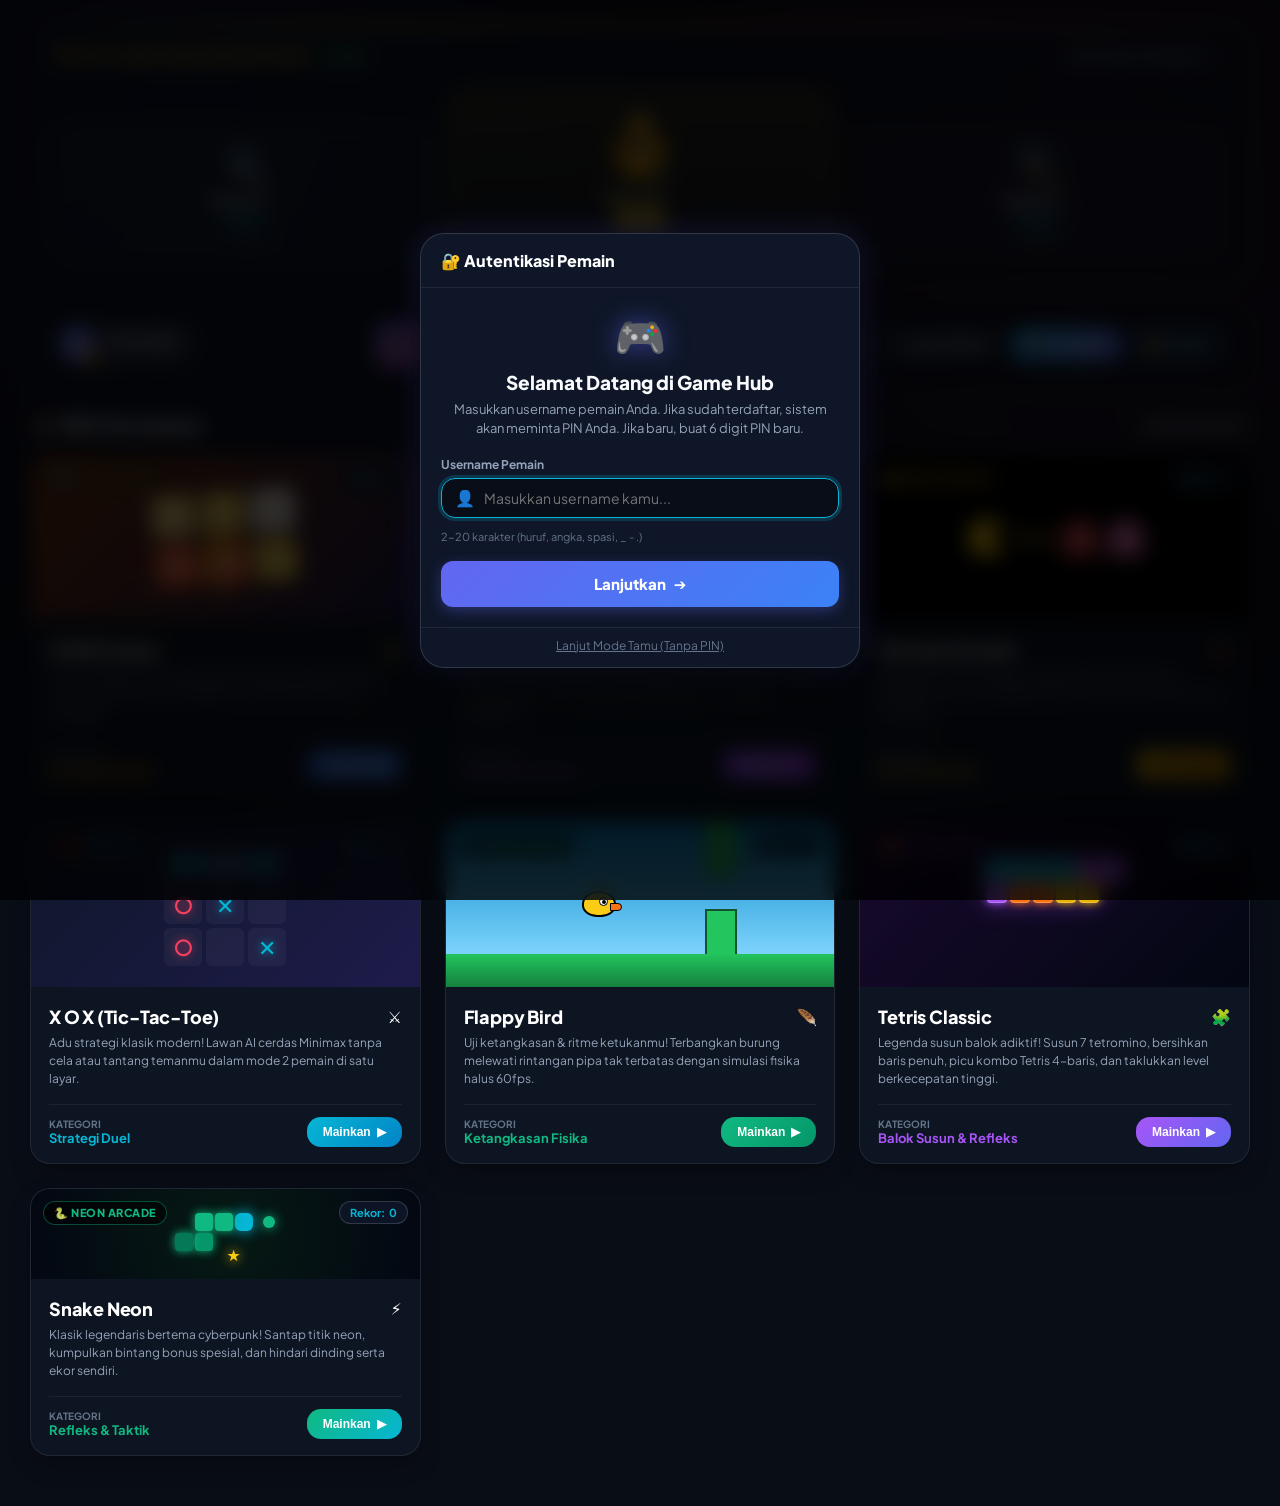
==== index.html @ 41d11e0e "Fix: Mobile navbar layout, profile photo viewer lightbox, Flappy mobile aspect ratio, and XOX 3x3 bo" ====
<!DOCTYPE html>
<html lang="id">
<head>
  <meta charset="utf-8">
  <title>🎮 Game Hub - Portal Game & Leaderboard dwicky.dev</title>
  <meta name="description" content="Pilih dan mainkan koleksi 7 game arcade seru: 2048, Memory Game, Pacman, X O X, Flappy Bird, Tetris, dan Snake Neon dengan akun berproteksi PIN 6 digit dan global leaderboard.">
  <meta name="viewport" content="width=device-width, initial-scale=1.0, maximum-scale=1.0, user-scalable=no, viewport-fit=cover">
  
  <link rel="shortcut icon" href="favicon.ico">
  <link rel="apple-touch-icon" href="meta/icon-192.png">
  <link rel="manifest" href="manifest.webmanifest">
  <meta name="apple-mobile-web-app-capable" content="yes">
  <meta name="apple-mobile-web-app-status-bar-style" content="black-translucent">
  <meta name="apple-mobile-web-app-title" content="Game Hub">
  <meta name="theme-color" content="#090d16">

  <!-- Google Fonts -->
  <link rel="preconnect" href="https://fonts.googleapis.com">
  <link rel="preconnect" href="https://fonts.gstatic.com" crossorigin>
  <link href="https://fonts.googleapis.com/css2?family=Plus+Jakarta+Sans:wght@500;600;700;800;900&display=swap" rel="stylesheet">

  <!-- Master Game Hub Stylesheet -->
  <link rel="stylesheet" href="style/hub.css?v=20261013-fix3">
  <script>try{if(localStorage.getItem('game_hub_fullscreen')==='true')document.documentElement.classList.add('is-fullscreen');}catch(e){}</script>
  <style>.modal-backdrop:not(.is-open){display:none !important;}</style>
</head>
<body>

  <div class="hub-container">

    <!-- ========================================================
         1. DI ATAS NAVBAR: LEADERBOARD TOP 3 KESELURUHAN GAME
         ======================================================== -->
    <section class="top3-leaderboard-section" aria-label="Top 3 Global Champions">
      <div class="top3-header-row">
        <div class="top3-title-badge">
          <span>🏆 Top 3 Juara Keseluruhan Game</span>
          <span class="top3-live-indicator">
            <span class="top3-live-dot"></span>
            LIVE
          </span>
        </div>
        <button type="button" class="top3-view-all-btn" id="top3-view-all-btn">
          <span>Lihat Semua Peringkat</span>
          <span>➔</span>
        </button>
      </div>

      <!-- Podium Top 3 (2 - 1 - 3 Order for Prestige Presentation) -->
      <div class="podium-grid">
        
        <!-- Rank #2: Silver (Left) -->
        <div class="podium-card rank-2" id="podium-card-2" title="Peringkat 2 Global">
          <div class="podium-avatar-wrap">
            <div class="podium-avatar-placeholder">🥈</div>
            <span class="podium-rank-badge">🥈</span>
          </div>
          <div class="podium-name">Memuat...</div>
          <div class="podium-score">0 Poin</div>
          <div class="podium-games-count">- Game</div>
        </div>

        <!-- Rank #1: Gold Champion (Center & Elevated) -->
        <div class="podium-card rank-1" id="podium-card-1" title="Juara 1 Global (Grand Champion)">
          <div class="podium-crown">👑</div>
          <div class="podium-avatar-wrap">
            <div class="podium-avatar-placeholder">🥇</div>
            <span class="podium-rank-badge">🥇</span>
          </div>
          <div class="podium-name">Memuat...</div>
          <div class="podium-score">0 Poin</div>
          <div class="podium-games-count">- Game</div>
        </div>

        <!-- Rank #3: Bronze (Right) -->
        <div class="podium-card rank-3" id="podium-card-3" title="Peringkat 3 Global">
          <div class="podium-avatar-wrap">
            <div class="podium-avatar-placeholder">🥉</div>
            <span class="podium-rank-badge">🥉</span>
          </div>
          <div class="podium-name">Memuat...</div>
          <div class="podium-score">0 Poin</div>
          <div class="podium-games-count">- Game</div>
        </div>

      </div>
    </section>


    <!-- ========================================================
         2. NAVBAR: BRAND + PROFILE (FOTO ATAS, USERNAME BAWAH) + ACTIONS
         ======================================================== -->
    <nav class="hub-navbar" aria-label="Navigasi Game Hub">
      
      <!-- Profil Akun Pemain di Kiri (Sleek Horizontal Pill Card) -->
      <div class="navbar-profile-card" id="navbar-profile-btn" title="Klik untuk mengedit foto & username profil pemain">
        <div class="profile-avatar-stack">
          <img id="profile-nav-img" class="profile-nav-img" src="" alt="Foto Profil" style="display: none;">
          <div id="profile-nav-placeholder" class="profile-nav-placeholder">👤</div>
          <span class="profile-edit-badge" title="Ganti Profil">✏️</span>
        </div>
        <div class="profile-info-col">
          <div class="profile-username-label" id="profile-username-display">Pemain Baru</div>
          <span class="profile-username-hint" id="profile-status-hint">Belum Masuk</span>
        </div>
      </div>

      <!-- Brand Logo / Title di Tengah -->
      <a href="index.html" class="navbar-brand">
        <div class="brand-icon-box">🎮</div>
        <div class="brand-titles">
          <span class="brand-main-title">DWICKY GAME HUB</span>
          <span class="brand-sub-title">Portal Arcade & High Scores</span>
        </div>
      </a>

      <!-- Action Buttons (Fullscreen, Sound, Global Leaderboard, Auth / Logout, Install) -->
      <div class="navbar-actions">
        <button type="button" class="nav-btn" id="btn-sound-toggle" title="Suara Game (Mute / Unmute)">
          <span id="nav-sound-icon">🔊</span>
          <span class="btn-text">Suara</span>
        </button>
        <button type="button" class="nav-btn" id="btn-fullscreen" title="Mode Layar Penuh">
          <span>⛶</span>
          <span class="btn-text">Layar Penuh</span>
        </button>
        <button type="button" class="nav-btn nav-btn-primary" id="btn-leaderboard" title="Buka Papan Peringkat Global">
          <span>🏆</span>
          <span class="btn-text">Peringkat</span>
        </button>
        <button type="button" class="nav-btn nav-btn-install" id="btn-pwa-install" title="Install Game Hub ke Layar Utama" style="display: none;">
          <span>📲</span>
          <span class="btn-text">Install</span>
        </button>
        <button type="button" class="nav-btn nav-btn-danger" id="btn-logout" title="Keluar dari Akun (Logout)" style="display: none;">
          <span>🚪</span>
          <span class="btn-text">Logout</span>
        </button>
        <button type="button" class="nav-btn nav-btn-login" id="btn-login-open" title="Masuk atau Buat Akun Berproteksi PIN">
          <span>🔐</span>
          <span class="btn-text">Masuk</span>
        </button>
      </div>

    </nav>


    <!-- ========================================================
         3. GAMES GRID: PILIH CARD GAME (DENGAN TAMPILAN & NAMA DI BAWAH)
         ======================================================== -->
    <main class="games-hub-content">
      <div class="section-title-row">
        <h2 class="section-heading">
          <span>🕹️ Pilih Permainan</span>
        </h2>
        <span class="games-count-pill" id="games-count-pill">7 Game Tersedia</span>
      </div>

      <div class="cards-grid">

        <!-- Card 1: 2048 Classic -->
        <a href="games/2048/" class="game-card card-2048" id="card-game-2048">
          <!-- Card Tampilan Gamenya (Visual Preview Showcase) -->
          <div class="card-visual-showcase showcase-2048">
            <span class="showcase-badge-top" style="color: #fde047; border-color: rgba(250, 204, 21, 0.4);">🔢 PUZZLE ANGKA</span>
            <span class="showcase-highscore-pill">
              <span>Rekor:</span>
              <strong id="card-score-2048">0</strong>
            </span>
            <div class="tiles-mockup-grid">
              <div class="tile-mock tile-mock-128">128</div>
              <div class="tile-mock tile-mock-512">512</div>
              <div class="tile-mock tile-mock-2">2</div>
              <div class="tile-mock tile-mock-64">64</div>
              <div class="tile-mock tile-mock-2048">2048</div>
              <div class="tile-mock tile-mock-1024">1024</div>
            </div>
          </div>
          <!-- Di Bawah Card Ada Nama Gamenya -->
          <div class="card-content-bottom">
            <h3 class="game-name-title">
              <span>2048 Classic</span>
              <span style="font-size: 16px;">✨</span>
            </h3>
            <p class="game-desc-text">
              Teka-teki geser ubin angka adiktif. Satukan angka kembar untuk menciptakan ubin legendaris 2048 dan raih skor tertinggi!
            </p>
            <div class="card-footer-action">
              <div class="card-score-info">
                <span class="card-score-label">Kategori</span>
                <span style="font-size: 13px; font-weight: 700; color: #f59e0b;">Strategi & Angka</span>
              </div>
              <button type="button" class="btn-play-card">
                <span>Mainkan</span>
                <span>▶</span>
              </button>
            </div>
          </div>
        </a>

        <!-- Card 2: Memory Match -->
        <a href="games/memory/" class="game-card card-memory" id="card-game-memory">
          <!-- Card Tampilan Gamenya (Visual Preview Showcase) -->
          <div class="card-visual-showcase showcase-memory">
            <span class="showcase-badge-top" style="color: #c084fc; border-color: rgba(168, 85, 247, 0.4);">🧠 ASAH OTAK</span>
            <span class="showcase-highscore-pill">
              <span>Rekor:</span>
              <strong id="card-score-memory">0</strong>
            </span>
            <div class="cards-mockup-row">
              <div class="card-mock matched">🧠</div>
              <div class="card-mock">💎</div>
              <div class="card-mock matched">🚀</div>
              <div class="card-mock">⭐</div>
            </div>
          </div>
          <!-- Di Bawah Card Ada Nama Gamenya -->
          <div class="card-content-bottom">
            <h3 class="game-name-title">
              <span>Memory Match</span>
              <span style="font-size: 16px;">🃏</span>
            </h3>
            <p class="game-desc-text">
              Asah ketajaman ingatan visual dengan mencocokkan kartu 3D berpasangan. Raih multiplier kombo beruntun secepat mungkin!
            </p>
            <div class="card-footer-action">
              <div class="card-score-info">
                <span class="card-score-label">Kategori</span>
                <span style="font-size: 13px; font-weight: 700; color: #a855f7;">Konsentrasi Visual</span>
              </div>
              <button type="button" class="btn-play-card" style="background: linear-gradient(135deg, #7c3aed, #9333ea);">
                <span>Mainkan</span>
                <span>▶</span>
              </button>
            </div>
          </div>
        </a>

        <!-- Card 3: Pacman Arcade -->
        <a href="games/pacman/" class="game-card card-pacman" id="card-game-pacman">
          <!-- Card Tampilan Gamenya (Visual Preview Showcase) -->
          <div class="card-visual-showcase showcase-pacman">
            <span class="showcase-badge-top" style="color: #facc15; border-color: rgba(250, 204, 21, 0.4);">🟡 RETRO ARCADE</span>
            <span class="showcase-highscore-pill">
              <span>Rekor:</span>
              <strong id="card-score-pacman">0</strong>
            </span>
            <div class="pacman-maze-bg"></div>
            <div class="pacman-actors-row">
              <div class="pacman-sprite"></div>
              <div class="dot-sprite"></div>
              <div class="dot-sprite"></div>
              <div class="ghost-sprite ghost-blinky">
                <div class="ghost-eye"></div>
                <div class="ghost-eye"></div>
              </div>
              <div class="ghost-sprite ghost-pinky">
                <div class="ghost-eye"></div>
                <div class="ghost-eye"></div>
              </div>
            </div>
          </div>
          <!-- Di Bawah Card Ada Nama Gamenya -->
          <div class="card-content-bottom">
            <h3 class="game-name-title">
              <span>Pacman Arcade</span>
              <span style="font-size: 16px;">🍒</span>
            </h3>
            <p class="game-desc-text">
              Klasik retro neon! Santap titik pellet, dapatkan Power Energizer untuk memangsa hantu labirin, dan kumpulkan skor tertinggi.
            </p>
            <div class="card-footer-action">
              <div class="card-score-info">
                <span class="card-score-label">Kategori</span>
                <span style="font-size: 13px; font-weight: 700; color: #facc15;">Retro Labyrinth</span>
              </div>
              <button type="button" class="btn-play-card" style="background: linear-gradient(135deg, #eab308, #ca8a04); color: #000; font-weight: 800;">
                <span>Mainkan</span>
                <span>▶</span>
              </button>
            </div>
          </div>
        </a>

        <!-- Card 4: X O X Duel -->
        <a href="games/xox/" class="game-card card-xox" id="card-game-xox">
          <!-- Card Tampilan Gamenya (Visual Preview Showcase) -->
          <div class="card-visual-showcase showcase-xox">
            <span class="showcase-badge-top" style="color: #38bdf8; border-color: rgba(6, 182, 212, 0.4);">❌⭕ TAKTIK AI</span>
            <span class="showcase-highscore-pill">
              <span>Rekor:</span>
              <strong id="card-score-xox">0</strong>
            </span>
            <div class="xox-board-mock">
              <div class="xox-cell-mock mark-x">✕</div>
              <div class="xox-cell-mock mark-o">○</div>
              <div class="xox-cell-mock mark-x">✕</div>
              <div class="xox-cell-mock mark-o">○</div>
              <div class="xox-cell-mock mark-x">✕</div>
              <div class="xox-cell-mock"></div>
              <div class="xox-cell-mock mark-o">○</div>
              <div class="xox-cell-mock"></div>
              <div class="xox-cell-mock mark-x">✕</div>
              <div class="xox-win-stripe"></div>
            </div>
          </div>
          <!-- Di Bawah Card Ada Nama Gamenya -->
          <div class="card-content-bottom">
            <h3 class="game-name-title">
              <span>X O X (Tic-Tac-Toe)</span>
              <span style="font-size: 16px;">⚔️</span>
            </h3>
            <p class="game-desc-text">
              Adu strategi klasik modern! Lawan AI cerdas Minimax tanpa cela atau tantang temanmu dalam mode 2 pemain di satu layar.
            </p>
            <div class="card-footer-action">
              <div class="card-score-info">
                <span class="card-score-label">Kategori</span>
                <span style="font-size: 13px; font-weight: 700; color: #06b6d4;">Strategi Duel</span>
              </div>
              <button type="button" class="btn-play-card" style="background: linear-gradient(135deg, #06b6d4, #0284c7);">
                <span>Mainkan</span>
                <span>▶</span>
              </button>
            </div>
          </div>
        </a>

        <!-- Card 5: Flappy Bird -->
        <a href="games/flappy/" class="game-card card-flappy" id="card-game-flappy">
          <!-- Card Tampilan Gamenya (Visual Preview Showcase) -->
          <div class="card-visual-showcase showcase-flappy">
            <span class="showcase-badge-top" style="color: #4ade80; border-color: rgba(16, 185, 129, 0.4);">🐦 FISIKA 60FPS</span>
            <span class="showcase-highscore-pill">
              <span>Rekor:</span>
              <strong id="card-score-flappy">0</strong>
            </span>
            <div class="flappy-pipe-top"></div>
            <div class="flappy-pipe-bottom"></div>
            <div class="flappy-bird-sprite">
              <div class="bird-eye"></div>
              <div class="bird-beak"></div>
            </div>
          </div>
          <!-- Di Bawah Card Ada Nama Gamenya -->
          <div class="card-content-bottom">
            <h3 class="game-name-title">
              <span>Flappy Bird</span>
              <span style="font-size: 16px;">🪶</span>
            </h3>
            <p class="game-desc-text">
              Uji ketangkasan & ritme ketukanmu! Terbangkan burung melewati rintangan pipa tak terbatas dengan simulasi fisika halus 60fps.
            </p>
            <div class="card-footer-action">
              <div class="card-score-info">
                <span class="card-score-label">Kategori</span>
                <span style="font-size: 13px; font-weight: 700; color: #10b981;">Ketangkasan Fisika</span>
              </div>
              <button type="button" class="btn-play-card" style="background: linear-gradient(135deg, #10b981, #059669);">
                <span>Mainkan</span>
                <span>▶</span>
              </button>
            </div>
          </div>
        </a>

        <!-- Card 6: Tetris Classic -->
        <a href="games/tetris/" class="game-card card-tetris" id="card-game-tetris">
          <!-- Card Tampilan Gamenya (Visual Preview Showcase) -->
          <div class="card-visual-showcase showcase-tetris">
            <span class="showcase-badge-top" style="color: #a855f7; border-color: rgba(168, 85, 247, 0.4);">🧱 RETRO PUZZLE</span>
            <span class="showcase-highscore-pill">
              <span>Rekor:</span>
              <strong id="card-score-tetris">0</strong>
            </span>
            <div class="tetris-matrix-mock">
              <div class="tetris-mock-block block-i"></div>
              <div class="tetris-mock-block block-i"></div>
              <div class="tetris-mock-block block-i"></div>
              <div class="tetris-mock-block block-i"></div>
              <div class="tetris-mock-block block-t"></div>
              <div class="tetris-mock-block block-t"></div>
              <div class="tetris-mock-block block-t"></div>
              <div class="tetris-mock-block block-l"></div>
              <div class="tetris-mock-block block-l"></div>
              <div class="tetris-mock-block block-o"></div>
              <div class="tetris-mock-block block-o"></div>
            </div>
          </div>
          <!-- Di Bawah Card Ada Nama Gamenya -->
          <div class="card-content-bottom">
            <h3 class="game-name-title">
              <span>Tetris Classic</span>
              <span style="font-size: 16px;">🧩</span>
            </h3>
            <p class="game-desc-text">
              Legenda susun balok adiktif! Susun 7 tetromino, bersihkan baris penuh, picu kombo Tetris 4-baris, dan taklukkan level berkecepatan tinggi.
            </p>
            <div class="card-footer-action">
              <div class="card-score-info">
                <span class="card-score-label">Kategori</span>
                <span style="font-size: 13px; font-weight: 700; color: #a855f7;">Balok Susun & Refleks</span>
              </div>
              <button type="button" class="btn-play-card" style="background: linear-gradient(135deg, #a855f7, #6366f1); font-weight: 800;">
                <span>Mainkan</span>
                <span>▶</span>
              </button>
            </div>
          </div>
        </a>

        <!-- Card 7: Snake Neon -->
        <a href="games/snake/" class="game-card card-snake" id="card-game-snake">
          <!-- Card Tampilan Gamenya (Visual Preview Showcase) -->
          <div class="card-visual-showcase showcase-snake">
            <span class="showcase-badge-top" style="color: #10b981; border-color: rgba(16, 185, 129, 0.4);">🐍 NEON ARCADE</span>
            <span class="showcase-highscore-pill">
              <span>Rekor:</span>
              <strong id="card-score-snake">0</strong>
            </span>
            <div class="snake-neon-mock">
              <div class="snake-mock-seg head"></div>
              <div class="snake-mock-seg body1"></div>
              <div class="snake-mock-seg body2"></div>
              <div class="snake-mock-seg body3"></div>
              <div class="snake-mock-seg body4"></div>
              <div class="snake-mock-food"></div>
              <div class="snake-mock-bonus">★</div>
            </div>
          </div>
          <!-- Di Bawah Card Ada Nama Gamenya -->
          <div class="card-content-bottom">
            <h3 class="game-name-title">
              <span>Snake Neon</span>
              <span style="font-size: 16px;">⚡</span>
            </h3>
            <p class="game-desc-text">
              Klasik legendaris bertema cyberpunk! Santap titik neon, kumpulkan bintang bonus spesial, dan hindari dinding serta ekor sendiri.
            </p>
            <div class="card-footer-action">
              <div class="card-score-info">
                <span class="card-score-label">Kategori</span>
                <span style="font-size: 13px; font-weight: 700; color: #10b981;">Refleks & Taktik</span>
              </div>
              <button type="button" class="btn-play-card" style="background: linear-gradient(135deg, #10b981, #06b6d4); font-weight: 800;">
                <span>Mainkan</span>
                <span>▶</span>
              </button>
            </div>
          </div>
        </a>

      </div>
    </main>

  </div>


  <!-- ========================================================
       MODAL 0: AUTENTIKASI PENGGUNA & PIN 6 DIGIT (SERVER-VERIFIED)
       ======================================================== -->
  <div class="modal-backdrop" id="modal-auth" style="display: none !important;">
    <div class="modal-card modal-auth-card">
      <div class="modal-header">
        <h2 class="modal-title" id="auth-modal-title">🔐 Autentikasi Pemain</h2>
        <button type="button" class="modal-close" id="auth-modal-close" aria-label="Tutup" style="display: none;">&times;</button>
      </div>
      <div class="modal-body">
        
        <!-- STEP 1: INPUT USERNAME AWAL -->
        <div id="auth-step-username" class="auth-step-view">
          <div class="auth-welcome-icon">🎮</div>
          <h3 class="auth-step-title">Selamat Datang di Game Hub</h3>
          <p class="auth-step-desc">
            Masukkan username pemain Anda. Jika sudah terdaftar, sistem akan meminta PIN Anda. Jika baru, buat 6 digit PIN baru.
          </p>

          <form id="form-auth-username">
            <div class="form-group" style="margin-bottom: 18px;">
              <label class="form-label" for="auth-input-username">Username Pemain</label>
              <div class="input-icon-wrap">
                <span class="input-inner-icon">👤</span>
                <input type="text" id="auth-input-username" class="form-input" minlength="2" maxlength="20" required autocomplete="username" placeholder="Masukkan username kamu...">
              </div>
              <span class="input-hint">2-20 karakter (huruf, angka, spasi, _ - .)</span>
            </div>

            <div class="auth-error-msg" id="auth-username-error" style="display: none;"></div>

            <button type="submit" class="btn-submit btn-auth-action" id="btn-auth-check">
              <span>Lanjutkan</span>
              <span>➔</span>
            </button>
          </form>
        </div>

        <!-- STEP 2A: LOGIN PIN (Username sudah terdaftar) -->
        <div id="auth-step-login-pin" class="auth-step-view" style="display: none;">
          <div class="auth-user-badge">
            <div class="auth-badge-avatar" id="login-avatar-preview">👤</div>
            <div class="auth-badge-info">
              <span class="auth-badge-greeting">Selamat Datang Kembali,</span>
              <strong class="auth-badge-username" id="login-display-username">Pemain</strong>
            </div>
            <button type="button" class="auth-btn-switch" id="btn-switch-user-login" title="Ganti Akun">Ganti</button>
          </div>

          <p class="auth-pin-instructions">
            Masukkan <strong>6 Digit PIN Keamanan</strong> Anda:
          </p>

          <!-- 6 Kotak Visual Indikator PIN -->
          <div class="pin-display-container" id="login-pin-display">
            <div class="pin-dot-box" data-idx="0"></div>
            <div class="pin-dot-box" data-idx="1"></div>
            <div class="pin-dot-box" data-idx="2"></div>
            <div class="pin-dot-box" data-idx="3"></div>
            <div class="pin-dot-box" data-idx="4"></div>
            <div class="pin-dot-box" data-idx="5"></div>
          </div>
          <!-- Hidden real numeric input for physical keyboard typing -->
          <input type="password" id="login-pin-hidden" inputmode="numeric" pattern="[0-9]*" maxlength="6" autocomplete="one-time-code" style="position: absolute; opacity: 0; pointer-events: none; width: 1px; height: 1px;">

          <div class="auth-error-msg" id="login-pin-error" style="display: none;"></div>

          <!-- Virtual Keypad (Touch / Mobile Friendly) -->
          <div class="pin-keypad-grid" id="login-keypad">
            <button type="button" class="pin-key-btn" data-key="1">1</button>
            <button type="button" class="pin-key-btn" data-key="2">2</button>
            <button type="button" class="pin-key-btn" data-key="3">3</button>
            <button type="button" class="pin-key-btn" data-key="4">4</button>
            <button type="button" class="pin-key-btn" data-key="5">5</button>
            <button type="button" class="pin-key-btn" data-key="6">6</button>
            <button type="button" class="pin-key-btn" data-key="7">7</button>
            <button type="button" class="pin-key-btn" data-key="8">8</button>
            <button type="button" class="pin-key-btn" data-key="9">9</button>
            <button type="button" class="pin-key-btn pin-key-fn" data-key="clear">C</button>
            <button type="button" class="pin-key-btn" data-key="0">0</button>
            <button type="button" class="pin-key-btn pin-key-fn" data-key="backspace">⌫</button>
          </div>

          <div class="auth-loading-spinner" id="login-spinner" style="display: none;">
            <div class="spinner-circle"></div>
            <span>Memverifikasi PIN...</span>
          </div>
        </div>

        <!-- STEP 2B: REGISTER PIN (Username baru) -->
        <div id="auth-step-register-pin" class="auth-step-view" style="display: none;">
          <div class="auth-user-badge">
            <div class="auth-badge-avatar" id="reg-avatar-preview">✨</div>
            <div class="auth-badge-info">
              <span class="auth-badge-greeting">Pemain Baru:</span>
              <strong class="auth-badge-username" id="reg-display-username">Pemain</strong>
            </div>
            <button type="button" class="auth-btn-switch" id="btn-switch-user-reg" title="Ganti Nama">Ganti</button>
          </div>

          <p class="auth-pin-instructions">
            Buat <strong>6 Digit PIN Keamanan</strong> untuk mengamankan rekor Anda:
          </p>

          <form id="form-auth-register">
            <div class="form-group" style="margin-bottom: 14px;">
              <label class="form-label" for="reg-input-pin">Buat PIN 6 Digit (Angka Saja)</label>
              <input type="password" id="reg-input-pin" class="form-input text-center" inputmode="numeric" pattern="[0-9]{6}" maxlength="6" required placeholder="● ● ● ● ● ●" style="letter-spacing: 6px; font-size: 20px; font-weight: 700;">
            </div>

            <div class="form-group" style="margin-bottom: 18px;">
              <label class="form-label" for="reg-input-pin-confirm">Konfirmasi PIN 6 Digit</label>
              <input type="password" id="reg-input-pin-confirm" class="form-input text-center" inputmode="numeric" pattern="[0-9]{6}" maxlength="6" required placeholder="● ● ● ● ● ●" style="letter-spacing: 6px; font-size: 20px; font-weight: 700;">
            </div>

            <div class="auth-error-msg" id="reg-pin-error" style="display: none;"></div>

            <button type="submit" class="btn-submit btn-auth-action" id="btn-auth-register-submit">
              <span>Daftar & Mulai Bermain</span>
              <span>🚀</span>
            </button>
          </form>
        </div>

      </div>
      <div class="modal-footer auth-footer-row">
        <button type="button" class="btn-auth-guest" id="btn-auth-guest">Lanjut Mode Tamu (Tanpa PIN)</button>
      </div>
    </div>
  </div>


  <!-- ========================================================
       MODAL 1: PROFIL PEMAIN & FOTO AVATAR
       ======================================================== -->
  <div class="modal-backdrop" id="modal-profile" style="display: none !important;">
    <div class="modal-card">
      <div class="modal-header">
        <h2 class="modal-title">👤 Profil & Foto Pemain</h2>
        <button type="button" class="modal-close" aria-label="Tutup">&times;</button>
      </div>
      <form id="form-profile">
        <div class="modal-body">
          
          <div class="profile-edit-avatar-container">
            <div class="modal-avatar-preview-wrap">
              <img id="modal-avatar-preview-img" class="modal-avatar-preview" src="" alt="Avatar" style="display: none;">
              <div id="modal-avatar-preview-text" class="modal-avatar-placeholder">👤</div>
            </div>
            
            <div class="avatar-upload-btns">
              <label class="btn-upload-label" for="input-avatar-file">
                <span>📷 Upload Foto</span>
              </label>
              <input type="file" id="input-avatar-file" accept="image/*" style="display: none;">
              <button type="button" class="btn-remove-avatar" id="btn-remove-avatar" style="display: none;">Hapus</button>
            </div>
            <span style="font-size: 11px; color: var(--text-dim); text-align: center;">Format JPG, PNG, WEBP. Tersimpan & sinkron di semua game.</span>
          </div>

          <div class="form-group" style="margin-bottom: 16px;">
            <label class="form-label" for="input-username">Username Pemain</label>
            <input type="text" id="input-username" class="form-input" minlength="2" maxlength="20" required autocomplete="off" placeholder="Masukkan username kamu">
          </div>

          <!-- Section Ganti PIN Keamanan (Opsional) -->
          <div class="profile-security-box" id="profile-pin-change-box" style="margin-top: 10px; border-top: 1px solid rgba(255,255,255,0.08); padding-top: 14px;">
            <div style="display: flex; justify-content: space-between; align-items: center; margin-bottom: 10px;">
              <span style="font-size: 13px; font-weight: 700; color: #38bdf8;">🔑 Ganti PIN Keamanan</span>
              <button type="button" id="btn-toggle-pin-edit" style="background: none; border: none; color: var(--text-muted); font-size: 12px; cursor: pointer; text-decoration: underline;">Ubah PIN</button>
            </div>
            <div id="pin-change-fields" style="display: none;">
              <div class="form-group" style="margin-bottom: 10px;">
                <label class="form-label" for="input-old-pin" style="font-size: 11px;">PIN Lama (6 Digit)</label>
                <input type="password" id="input-old-pin" class="form-input" maxlength="6" inputmode="numeric" placeholder="PIN saat ini">
              </div>
              <div class="form-group" style="margin-bottom: 10px;">
                <label class="form-label" for="input-new-pin" style="font-size: 11px;">PIN Baru (6 Digit)</label>
                <input type="password" id="input-new-pin" class="form-input" maxlength="6" inputmode="numeric" placeholder="6 digit angka baru">
              </div>
            </div>
          </div>

        </div>
        <div class="modal-footer" style="display: flex; justify-content: space-between; align-items: center;">
          <button type="button" class="btn-modal-logout" id="btn-modal-logout-action">🚪 Logout</button>
          <button type="submit" class="btn-submit">Simpan Profil</button>
        </div>
      </form>
    </div>
  </div>


  <!-- ========================================================
       MODAL 2: PAPAN PERINGKAT GLOBAL & PER GAME
       ======================================================== -->
  <div class="modal-backdrop" id="modal-leaderboard" style="display: none !important;">
    <div class="modal-card" style="max-width: 520px;">
      <div class="modal-header">
        <h2 class="modal-title">🏆 Papan Peringkat Juara</h2>
        <button type="button" class="modal-close" aria-label="Tutup">&times;</button>
      </div>
      <div class="modal-body">
        
        <!-- Game Tabs -->
        <div class="ldb-tabs-row">
          <button type="button" class="ldb-tab active" data-tab="overall">🌟 Semua Game (Total)</button>
          <button type="button" class="ldb-tab" data-tab="2048">🔢 2048</button>
          <button type="button" class="ldb-tab" data-tab="memory">🧠 Memory</button>
          <button type="button" class="ldb-tab" data-tab="pacman">🟡 Pacman</button>
          <button type="button" class="ldb-tab" data-tab="xox">❌⭕ X O X</button>
          <button type="button" class="ldb-tab" data-tab="flappy">🐦 Flappy</button>
          <button type="button" class="ldb-tab" data-tab="tetris">🧱 Tetris</button>
          <button type="button" class="ldb-tab" data-tab="snake">🐍 Snake</button>
        </div>

        <!-- Leaderboard Table Container -->
        <div id="leaderboard-body-content" style="min-height: 220px;"></div>

      </div>
    </div>
  </div>

  <!-- Seamless Fullscreen Game Runner Container -->
  <div id="game-runner-container" class="game-runner-container" style="display:none;" aria-hidden="true">
    <iframe id="game-runner-frame" class="game-runner-frame" title="Game View" allow="autoplay; fullscreen" allowfullscreen="true" tabindex="-1"></iframe>
  </div>

  <!-- Toast Notification Feedback -->
  <div class="toast-msg" id="toast-notification"></div>

  <!-- Scripts: Universal Audio Engine & Master Game Hub -->
  <script src="js/audio.js?v=1"></script>
    <script src="js/fullscreen.js?v=2"></script>
  <script src="js/photo_viewer.js?v=1"></script>
  <script src="js/hub.js?v=20261013-fix4"></script>
</body>
</html>
---- style/hub.css ----
/**
 * DWICKY GAME HUB - Master Stylesheet
 * Platform: game.dwicky.dev
 */

:root {
  --bg-primary: #090d16;
  --bg-secondary: #0f172a;
  --bg-card: rgba(17, 24, 39, 0.75);
  --bg-card-hover: rgba(30, 41, 59, 0.9);
  --border-subtle: rgba(255, 255, 255, 0.08);
  --border-glow: rgba(56, 189, 248, 0.25);
  
  --text-main: #f8fafc;
  --text-muted: #94a3b8;
  --text-dim: #64748b;
  
  --gold: #facc15;
  --gold-glow: rgba(250, 204, 21, 0.35);
  --silver: #cbd5e1;
  --bronze: #f97316;
  --cyan: #06b6d4;
  --emerald: #10b981;
  --purple: #a855f7;
  --rose: #f43f5e;
  
  --radius-sm: 8px;
  --radius-md: 14px;
  --radius-lg: 20px;
  --radius-full: 9999px;
  
  --font-sans: 'Plus Jakarta Sans', 'Inter', system-ui, -apple-system, sans-serif;
  --transition: all 0.25s cubic-bezier(0.4, 0, 0.2, 1);
}

/* ========================================================
   0. MODERN CUSTOM SCROLLBAR (NEON DARK SLATE)
   ======================================================== */
::-webkit-scrollbar {
  width: 8px;
  height: 8px;
}
::-webkit-scrollbar-track {
  background: rgba(15, 23, 42, 0.75);
  border-radius: 9999px;
}
::-webkit-scrollbar-thumb {
  background: linear-gradient(180deg, #6366f1 0%, #3b82f6 50%, #06b6d4 100%);
  border-radius: 9999px;
  border: 2px solid rgba(15, 23, 42, 0.7);
}
::-webkit-scrollbar-thumb:hover {
  background: linear-gradient(180deg, #818cf8 0%, #60a5fa 50%, #22d3ee 100%);
  box-shadow: 0 0 10px rgba(99, 102, 241, 0.5);
}
* {
  scrollbar-width: thin;
  scrollbar-color: #6366f1 rgba(15, 23, 42, 0.75);
}

*, *::before, *::after {
  box-sizing: border-box;
  margin: 0;
  padding: 0;
}

body {
  font-family: var(--font-sans);
  background-color: var(--bg-primary);
  background-image: 
    radial-gradient(circle at 15% 10%, rgba(99, 102, 241, 0.15) 0%, transparent 40%),
    radial-gradient(circle at 85% 20%, rgba(236, 72, 153, 0.12) 0%, transparent 45%),
    radial-gradient(circle at 50% 80%, rgba(6, 182, 212, 0.1) 0%, transparent 50%),
    linear-gradient(180deg, #090d16 0%, #0d1222 100%);
  background-attachment: fixed;
  color: var(--text-main);
  min-height: 100vh;
  display: flex;
  flex-direction: column;
  overflow-x: hidden;
  -webkit-font-smoothing: antialiased;
}

/* Fullscreen Mode Optimization */
html.is-fullscreen,
body.is-fullscreen {
  padding: 0;
  background-size: cover;
}

.hub-container {
  width: 100%;
  max-width: 1200px;
  margin: 0 auto;
  padding: 16px 20px 48px;
  display: flex;
  flex-direction: column;
  gap: 20px;
}

/* ========================================================
   1. DI ATAS NAVBAR: TOP 3 LEADERBOARD KESELURUHAN GAME
   ======================================================== */
.top3-leaderboard-section {
  background: rgba(15, 23, 42, 0.65);
  backdrop-filter: blur(16px);
  -webkit-backdrop-filter: blur(16px);
  border: 1px solid rgba(250, 204, 21, 0.2);
  border-radius: var(--radius-lg);
  padding: 14px 18px 18px;
  box-shadow: 0 10px 30px -10px rgba(0, 0, 0, 0.6), 0 0 25px rgba(250, 204, 21, 0.08);
  position: relative;
  overflow: hidden;
}

.top3-leaderboard-section::before {
  content: '';
  position: absolute;
  top: 0;
  left: 0;
  right: 0;
  height: 2px;
  background: linear-gradient(90deg, transparent, #facc15, #f59e0b, #ec4899, transparent);
}

.top3-header-row {
  display: flex;
  justify-content: space-between;
  align-items: center;
  margin-bottom: 14px;
  padding-bottom: 8px;
  border-bottom: 1px solid rgba(255, 255, 255, 0.05);
}

.top3-title-badge {
  display: inline-flex;
  align-items: center;
  gap: 8px;
  font-size: 13px;
  font-weight: 800;
  letter-spacing: 0.5px;
  text-transform: uppercase;
  color: var(--gold);
}

.top3-live-indicator {
  display: inline-flex;
  align-items: center;
  gap: 5px;
  font-size: 11px;
  color: #4ade80;
  background: rgba(74, 222, 128, 0.12);
  padding: 3px 8px;
  border-radius: var(--radius-full);
  font-weight: 700;
}

.top3-live-dot {
  width: 6px;
  height: 6px;
  background: #4ade80;
  border-radius: 50%;
  animation: pulse-live 1.8s infinite;
}

@keyframes pulse-live {
  0%, 100% { opacity: 1; transform: scale(1); }
  50% { opacity: 0.4; transform: scale(1.4); }
}

.top3-view-all-btn {
  background: transparent;
  border: 1px solid rgba(255, 255, 255, 0.15);
  color: var(--text-muted);
  font-size: 12px;
  font-weight: 600;
  padding: 5px 12px;
  border-radius: var(--radius-full);
  cursor: pointer;
  display: inline-flex;
  align-items: center;
  gap: 6px;
  transition: var(--transition);
}

.top3-view-all-btn:hover {
  background: rgba(255, 255, 255, 0.08);
  color: var(--text-main);
  border-color: rgba(255, 255, 255, 0.3);
}

/* Podium Grid (2 - 1 - 3 order) */
.podium-grid {
  display: grid;
  grid-template-columns: 1fr 1.15fr 1fr;
  gap: 12px;
  align-items: flex-end;
}

.podium-card {
  background: rgba(255, 255, 255, 0.03);
  border: 1px solid var(--border-subtle);
  border-radius: var(--radius-md);
  padding: 12px 10px;
  display: flex;
  flex-direction: column;
  align-items: center;
  text-align: center;
  position: relative;
  transition: var(--transition);
  cursor: pointer;
}

.podium-card:hover {
  transform: translateY(-3px);
  background: rgba(255, 255, 255, 0.06);
}

/* Rank 1 (Gold - Center) */
.podium-card.rank-1 {
  background: linear-gradient(180deg, rgba(250, 204, 21, 0.12) 0%, rgba(250, 204, 21, 0.03) 100%);
  border: 1.5px solid rgba(250, 204, 21, 0.45);
  box-shadow: 0 0 20px rgba(250, 204, 21, 0.15);
  padding: 16px 12px 14px;
}

.podium-crown {
  font-size: 18px;
  margin-bottom: -4px;
  filter: drop-shadow(0 2px 4px rgba(250, 204, 21, 0.5));
  animation: crown-bounce 2.5s infinite ease-in-out;
}

@keyframes crown-bounce {
  0%, 100% { transform: translateY(0); }
  50% { transform: translateY(-3px); }
}

.podium-card.rank-2 {
  border-color: rgba(203, 213, 225, 0.3);
}

.podium-card.rank-3 {
  border-color: rgba(249, 115, 22, 0.3);
}

/* Podium Avatar */
.podium-avatar-wrap {
  position: relative;
  margin-bottom: 8px;
}

.podium-avatar {
  width: 44px;
  height: 44px;
  border-radius: 50%;
  object-fit: cover;
  display: block;
}

.podium-card.rank-1 .podium-avatar {
  width: 52px;
  height: 52px;
  border: 2px solid var(--gold);
}

.podium-avatar-placeholder {
  width: 44px;
  height: 44px;
  border-radius: 50%;
  display: flex;
  align-items: center;
  justify-content: center;
  font-weight: 800;
  font-size: 18px;
  background: linear-gradient(135deg, #334155, #1e293b);
  color: var(--text-main);
}

.podium-card.rank-1 .podium-avatar-placeholder {
  width: 52px;
  height: 52px;
  font-size: 22px;
  background: linear-gradient(135deg, #854d0e, #ca8a04);
  color: #fef08a;
  border: 2px solid var(--gold);
}

.podium-rank-badge {
  position: absolute;
  bottom: -4px;
  right: -4px;
  font-size: 14px;
  line-height: 1;
  background: #0f172a;
  border-radius: 50%;
  padding: 2px;
}

.podium-name {
  font-size: 13px;
  font-weight: 700;
  color: var(--text-main);
  max-width: 100%;
  white-space: nowrap;
  overflow: hidden;
  text-overflow: ellipsis;
  margin-bottom: 4px;
}

.podium-card.rank-1 .podium-name {
  font-size: 14px;
  color: #fef08a;
}

.podium-score {
  font-size: 12px;
  font-weight: 800;
  color: var(--cyan);
  background: rgba(6, 182, 212, 0.12);
  padding: 2px 8px;
  border-radius: var(--radius-full);
}

.podium-card.rank-1 .podium-score {
  color: #000;
  background: var(--gold);
}

.podium-games-count {
  font-size: 10px;
  color: var(--text-dim);
  margin-top: 3px;
}


/* ========================================================
   2. NAVBAR: BRAND + PROFILE (FOTO ATAS, NAMA BAWAH) + ACTIONS
   ======================================================== */
.hub-navbar {
  background: rgba(15, 23, 42, 0.75);
  backdrop-filter: blur(16px);
  -webkit-backdrop-filter: blur(16px);
  border: 1px solid var(--border-subtle);
  border-radius: var(--radius-lg);
  padding: 12px 20px;
  display: flex;
  align-items: center;
  justify-content: space-between;
  gap: 16px;
  position: relative;
  z-index: 10;
}

.navbar-brand {
  display: flex;
  align-items: center;
  gap: 12px;
  text-decoration: none;
  color: var(--text-main);
}

.brand-icon-box {
  width: 44px;
  height: 44px;
  background: linear-gradient(135deg, #6366f1, #ec4899);
  border-radius: var(--radius-md);
  display: flex;
  align-items: center;
  justify-content: center;
  font-size: 22px;
  box-shadow: 0 4px 12px rgba(99, 102, 241, 0.35);
}

.brand-titles {
  display: flex;
  flex-direction: column;
}

.brand-main-title {
  font-size: 18px;
  font-weight: 900;
  letter-spacing: -0.3px;
  background: linear-gradient(90deg, #ffffff, #cbd5e1);
  -webkit-background-clip: text;
  -webkit-text-fill-color: transparent;
}

.brand-sub-title {
  font-size: 11px;
  font-weight: 600;
  color: var(--text-muted);
}

/* --- Sleek Horizontal Profile Card on the LEFT --- */
.navbar-profile-card,
.navbar-profile-center {
  display: inline-flex;
  align-items: center;
  gap: 10px;
  padding: 4px 14px 4px 4px;
  background: rgba(255, 255, 255, 0.05);
  border: 1px solid rgba(255, 255, 255, 0.12);
  border-radius: 999px;
  cursor: pointer;
  transition: var(--transition);
  user-select: none;
  flex-shrink: 0;
}

.navbar-profile-card:hover,
.navbar-profile-center:hover {
  background: rgba(255, 255, 255, 0.1);
  border-color: rgba(250, 204, 21, 0.5);
  transform: translateY(-1px);
  box-shadow: 0 4px 14px rgba(0, 0, 0, 0.35);
}

.profile-avatar-stack {
  position: relative;
  width: 36px;
  height: 36px;
  margin: 0;
  flex-shrink: 0;
}

.profile-nav-img {
  width: 36px;
  height: 36px;
  border-radius: 50%;
  object-fit: cover;
  border: 2px solid rgba(250, 204, 21, 0.8);
  box-shadow: 0 0 8px rgba(250, 204, 21, 0.25);
  display: block;
}

.profile-nav-placeholder {
  width: 36px;
  height: 36px;
  border-radius: 50%;
  background: linear-gradient(135deg, #3b82f6, #8b5cf6);
  border: 2px solid rgba(255, 255, 255, 0.2);
  display: flex;
  align-items: center;
  justify-content: center;
  font-weight: 800;
  font-size: 16px;
  color: #fff;
  text-transform: uppercase;
}

.profile-edit-badge {
  position: absolute;
  bottom: -2px;
  right: -2px;
  background: #facc15;
  color: #000;
  width: 14px;
  height: 14px;
  border-radius: 50%;
  font-size: 8px;
  display: flex;
  align-items: center;
  justify-content: center;
  box-shadow: 0 2px 4px rgba(0, 0, 0, 0.4);
}

.profile-info-col {
  display: flex;
  flex-direction: column;
  justify-content: center;
  line-height: 1.25;
  text-align: left;
}

.profile-username-label {
  font-size: 13px;
  font-weight: 700;
  color: var(--text-main);
  max-width: 130px;
  white-space: nowrap;
  overflow: hidden;
  text-overflow: ellipsis;
  letter-spacing: -0.2px;
}

.profile-username-hint {
  font-size: 10px;
  font-weight: 600;
  color: var(--text-dim);
  text-transform: uppercase;
}

/* Navbar Action Buttons (Fullscreen, Leaderboard) */
.navbar-actions {
  display: flex;
  align-items: center;
  gap: 8px;
}

.nav-btn {
  background: rgba(255, 255, 255, 0.05);
  border: 1px solid var(--border-subtle);
  color: var(--text-main);
  padding: 8px 14px;
  border-radius: var(--radius-md);
  font-size: 13px;
  font-weight: 700;
  cursor: pointer;
  display: inline-flex;
  align-items: center;
  gap: 6px;
  transition: var(--transition);
  font-family: inherit;
}

.nav-btn:hover {
  background: rgba(255, 255, 255, 0.1);
  border-color: rgba(255, 255, 255, 0.2);
  transform: translateY(-1px);
}

.nav-btn-primary {
  background: linear-gradient(135deg, #0ea5e9, #6366f1);
  border: none;
  box-shadow: 0 4px 12px rgba(14, 165, 233, 0.3);
}

.nav-btn-primary:hover {
  background: linear-gradient(135deg, #0284c7, #4f46e5);
  box-shadow: 0 6px 16px rgba(14, 165, 233, 0.4);
}

.nav-btn-danger {
  background: rgba(239, 68, 68, 0.12);
  border: 1px solid rgba(239, 68, 68, 0.35);
  color: #fca5a5;
}

.nav-btn-danger:hover {
  background: rgba(239, 68, 68, 0.25);
  border-color: #ef4444;
  color: #ffffff;
  box-shadow: 0 0 14px rgba(239, 68, 68, 0.35);
}

.nav-btn-login {
  background: rgba(56, 189, 248, 0.12);
  border: 1px solid rgba(56, 189, 248, 0.35);
  color: #7dd3fc;
}

.nav-btn-login:hover {
  background: rgba(56, 189, 248, 0.25);
  border-color: #38bdf8;
  color: #ffffff;
  box-shadow: 0 0 14px rgba(56, 189, 248, 0.35);
}

.nav-btn-install {
  background: rgba(16, 185, 129, 0.15);
  border: 1px solid rgba(16, 185, 129, 0.4);
  color: #6ee7b7;
}

.nav-btn-install:hover {
  background: rgba(16, 185, 129, 0.28);
  border-color: #10b981;
  color: #fff;
  box-shadow: 0 0 14px rgba(16, 185, 129, 0.4);
}

.btn-modal-logout {
  background: rgba(239, 68, 68, 0.12);
  border: 1px solid rgba(239, 68, 68, 0.35);
  color: #fca5a5;
  padding: 8px 14px;
  border-radius: var(--radius-sm);
  font-size: 13px;
  font-weight: 700;
  cursor: pointer;
  transition: var(--transition);
}

.btn-modal-logout:hover {
  background: rgba(239, 68, 68, 0.25);
  border-color: #ef4444;
  color: #fff;
}


/* ========================================================
   3. GAMES GRID: CARDS DENGAN PREVIEW & NAMA DI BAWAHNYA
   ======================================================== */
.games-hub-content {
  display: flex;
  flex-direction: column;
  gap: 16px;
}

.section-title-row {
  display: flex;
  align-items: center;
  justify-content: space-between;
  margin-top: 6px;
}

.section-heading {
  font-size: 20px;
  font-weight: 800;
  letter-spacing: -0.3px;
  display: flex;
  align-items: center;
  gap: 10px;
}

.games-count-pill {
  font-size: 12px;
  font-weight: 700;
  background: rgba(255, 255, 255, 0.08);
  color: var(--text-muted);
  padding: 3px 10px;
  border-radius: var(--radius-full);
}

.cards-grid {
  display: grid;
  grid-template-columns: repeat(auto-fill, minmax(280px, 1fr));
  gap: 20px;
}

/* Individual Game Card */
.game-card {
  background: var(--bg-card);
  backdrop-filter: blur(12px);
  -webkit-backdrop-filter: blur(12px);
  border: 1px solid var(--border-subtle);
  border-radius: var(--radius-lg);
  overflow: hidden;
  text-decoration: none;
  color: inherit;
  display: flex;
  flex-direction: column;
  transition: var(--transition);
  position: relative;
  box-shadow: 0 10px 25px -8px rgba(0, 0, 0, 0.5);
}

.game-card:hover {
  transform: translateY(-8px);
  background: var(--bg-card-hover);
  box-shadow: 0 20px 35px -10px rgba(0, 0, 0, 0.7);
}

/* Color theme borders on hover */
.game-card.card-2048:hover   { border-color: rgba(245, 158, 11, 0.6); box-shadow: 0 15px 35px -8px rgba(245, 158, 11, 0.25); }
.game-card.card-memory:hover { border-color: rgba(168, 85, 247, 0.6); box-shadow: 0 15px 35px -8px rgba(168, 85, 247, 0.25); }
.game-card.card-pacman:hover { border-color: rgba(250, 204, 21, 0.6); box-shadow: 0 15px 35px -8px rgba(250, 204, 21, 0.25); }
.game-card.card-xox:hover    { border-color: rgba(6, 182, 212, 0.6);  box-shadow: 0 15px 35px -8px rgba(6, 182, 212, 0.25); }
.game-card.card-flappy:hover { border-color: rgba(16, 185, 129, 0.6); box-shadow: 0 15px 35px -8px rgba(16, 185, 129, 0.25); }
.game-card.card-tetris:hover { border-color: rgba(168, 85, 247, 0.6); box-shadow: 0 15px 35px -8px rgba(168, 85, 247, 0.25); }

/* --- REQUIRED: Card Tampilan Gamenya (Visual Showcase) --- */
.card-visual-showcase {
  height: 180px;
  width: 100%;
  position: relative;
  overflow: hidden;
  display: flex;
  align-items: center;
  justify-content: center;
  background: #020617;
}

.showcase-badge-top {
  position: absolute;
  top: 12px;
  left: 12px;
  z-index: 4;
  font-size: 11px;
  font-weight: 800;
  text-transform: uppercase;
  letter-spacing: 0.5px;
  padding: 4px 10px;
  border-radius: var(--radius-full);
  background: rgba(0, 0, 0, 0.6);
  backdrop-filter: blur(8px);
  border: 1px solid rgba(255, 255, 255, 0.15);
  color: #fff;
}

.showcase-highscore-pill {
  position: absolute;
  top: 12px;
  right: 12px;
  z-index: 4;
  font-size: 11px;
  font-weight: 700;
  padding: 4px 10px;
  border-radius: var(--radius-full);
  background: rgba(15, 23, 42, 0.85);
  border: 1px solid rgba(255, 255, 255, 0.15);
  color: var(--cyan);
  display: inline-flex;
  align-items: center;
  gap: 4px;
}

/* 1. 2048 Visual Showcase */
.showcase-2048 {
  background: linear-gradient(135deg, #78350f 0%, #1e1b4b 100%);
  width: 100%;
  height: 100%;
  display: flex;
  align-items: center;
  justify-content: center;
}

.tiles-mockup-grid {
  display: grid;
  grid-template-columns: repeat(3, 44px);
  gap: 6px;
  transform: rotate(-4deg);
  transition: transform 0.4s ease;
}

.game-card:hover .tiles-mockup-grid {
  transform: rotate(0deg) scale(1.05);
}

.tile-mock {
  width: 44px;
  height: 44px;
  border-radius: 8px;
  display: flex;
  align-items: center;
  justify-content: center;
  font-size: 14px;
  font-weight: 900;
  color: #fff;
  box-shadow: 0 4px 10px rgba(0, 0, 0, 0.3);
}

.tile-mock-2    { background: #eee4da; color: #776e65; }
.tile-mock-64   { background: #f65e3b; }
.tile-mock-128  { background: #edcf72; color: #f9f6f2; }
.tile-mock-512  { background: #edc850; font-size: 12px; }
.tile-mock-1024 { background: #edc53f; font-size: 11px; }
.tile-mock-2048 { background: linear-gradient(135deg, #f59e0b, #ef4444); font-size: 12px; box-shadow: 0 0 16px rgba(245, 158, 11, 0.7); }

/* 2. Memory Match Visual Showcase */
.showcase-memory {
  background: linear-gradient(135deg, #3b0764 0%, #030712 100%);
  width: 100%;
  height: 100%;
  display: flex;
  align-items: center;
  justify-content: center;
}

.cards-mockup-row {
  display: flex;
  gap: 10px;
  transition: transform 0.4s ease;
}

.game-card:hover .cards-mockup-row {
  transform: scale(1.06);
}

.card-mock {
  width: 48px;
  height: 64px;
  border-radius: 10px;
  background: linear-gradient(145deg, #1e1b4b, #312e81);
  border: 1.5px solid rgba(168, 85, 247, 0.5);
  display: flex;
  align-items: center;
  justify-content: center;
  font-size: 24px;
  box-shadow: 0 8px 16px rgba(0, 0, 0, 0.4);
}

.card-mock.matched {
  background: linear-gradient(145deg, #7c3aed, #4f46e5);
  box-shadow: 0 0 18px rgba(168, 85, 247, 0.6);
  transform: translateY(-6px);
}

/* 3. Pacman Arcade Visual Showcase */
.showcase-pacman {
  background: #000000;
  width: 100%;
  height: 100%;
  display: flex;
  align-items: center;
  justify-content: center;
  position: relative;
}

.pacman-maze-bg {
  position: absolute;
  inset: 0;
  background-image: radial-gradient(rgba(29, 78, 216, 0.4) 1px, transparent 1px);
  background-size: 16px 16px;
  opacity: 0.8;
}

.pacman-actors-row {
  display: flex;
  align-items: center;
  gap: 14px;
  position: relative;
  z-index: 2;
  transition: transform 0.4s ease;
}

.game-card:hover .pacman-actors-row {
  transform: translateX(10px) scale(1.05);
}

.pacman-sprite {
  width: 38px;
  height: 38px;
  background: #facc15;
  border-radius: 50%;
  position: relative;
  clip-path: polygon(100% 74%, 50% 50%, 100% 26%, 100% 0%, 0% 0%, 0% 100%, 100% 100%);
  filter: drop-shadow(0 0 8px rgba(250, 204, 21, 0.7));
}

.dot-sprite {
  width: 8px;
  height: 8px;
  background: #fde047;
  border-radius: 50%;
  box-shadow: 0 0 6px #fde047;
}

.ghost-sprite {
  width: 32px;
  height: 34px;
  border-radius: 16px 16px 4px 4px;
  display: flex;
  align-items: center;
  justify-content: center;
  gap: 4px;
  position: relative;
}

.ghost-blinky { background: #ef4444; filter: drop-shadow(0 0 8px rgba(239, 68, 68, 0.7)); }
.ghost-pinky  { background: #f472b6; filter: drop-shadow(0 0 8px rgba(244, 114, 182, 0.7)); }

.ghost-eye {
  width: 6px;
  height: 6px;
  background: #fff;
  border-radius: 50%;
  position: relative;
}

.ghost-eye::after {
  content: '';
  position: absolute;
  top: 1px;
  left: 0;
  width: 3px;
  height: 3px;
  background: #1e3a8a;
  border-radius: 50%;
}

/* 4. XOX Visual Showcase */
.showcase-xox {
  background: linear-gradient(135deg, #0f172a 0%, #1e1b4b 100%);
  width: 100%;
  height: 100%;
  display: flex;
  align-items: center;
  justify-content: center;
}

.xox-board-mock {
  display: grid;
  grid-template-columns: repeat(3, 38px);
  grid-template-rows: repeat(3, 38px);
  gap: 4px;
  position: relative;
  transition: transform 0.4s ease;
}

.game-card:hover .xox-board-mock {
  transform: rotate(3deg) scale(1.06);
}

.xox-cell-mock {
  background: rgba(255, 255, 255, 0.04);
  border-radius: 6px;
  display: flex;
  align-items: center;
  justify-content: center;
  font-size: 22px;
  font-weight: 900;
}

.mark-x { color: var(--cyan); text-shadow: 0 0 10px rgba(6, 182, 212, 0.8); }
.mark-o { color: var(--rose); text-shadow: 0 0 10px rgba(244, 63, 94, 0.8); }

.xox-win-stripe {
  position: absolute;
  top: 18px;
  left: 6px;
  right: 6px;
  height: 4px;
  background: var(--cyan);
  box-shadow: 0 0 12px var(--cyan);
  border-radius: 4px;
}

/* 5. Flappy Bird Visual Showcase */
.showcase-flappy {
  background: linear-gradient(180deg, #0284c7 0%, #7dd3fc 80%, #22c55e 80%, #15803d 100%);
  width: 100%;
  height: 100%;
  position: relative;
  overflow: hidden;
  display: flex;
  align-items: center;
  justify-content: center;
}

.flappy-bird-sprite {
  width: 34px;
  height: 26px;
  background: #facc15;
  border: 2px solid #000;
  border-radius: 50% 50% 45% 45%;
  position: absolute;
  left: 35%;
  top: 42%;
  z-index: 3;
  transition: transform 0.4s ease;
}

.game-card:hover .flappy-bird-sprite {
  transform: translateY(-8px) rotate(-15deg);
}

.bird-eye {
  position: absolute;
  top: 4px;
  right: 6px;
  width: 9px;
  height: 9px;
  background: #fff;
  border: 1.5px solid #000;
  border-radius: 50%;
}

.bird-eye::after {
  content: '';
  position: absolute;
  top: 2px;
  right: 1px;
  width: 4px;
  height: 4px;
  background: #000;
  border-radius: 50%;
}

.bird-beak {
  position: absolute;
  top: 10px;
  right: -8px;
  width: 12px;
  height: 8px;
  background: #f97316;
  border: 1.5px solid #000;
  border-radius: 0 4px 4px 0;
}

.flappy-pipe-top {
  position: absolute;
  top: 0;
  right: 25%;
  width: 32px;
  height: 55px;
  background: #22c55e;
  border: 2px solid #14532d;
  border-top: none;
}

.flappy-pipe-bottom {
  position: absolute;
  bottom: 20%;
  right: 25%;
  width: 32px;
  height: 45px;
  background: #22c55e;
  border: 2px solid #14532d;
  border-bottom: none;
}


/* --- REQUIRED: Di Bawah Card Ada Nama Gamenya --- */
.card-content-bottom {
  padding: 18px 18px 16px;
  display: flex;
  flex-direction: column;
  flex-grow: 1;
}

.game-name-title {
  font-size: 18px;
  font-weight: 800;
  letter-spacing: -0.2px;
  color: #fff;
  margin-bottom: 6px;
  display: flex;
  align-items: center;
  justify-content: space-between;
}

.game-desc-text {
  font-size: 12px;
  line-height: 1.5;
  color: var(--text-muted);
  margin-bottom: 16px;
  flex-grow: 1;
}

.card-footer-action {
  display: flex;
  align-items: center;
  justify-content: space-between;
  padding-top: 12px;
  border-top: 1px solid rgba(255, 255, 255, 0.06);
}

.card-score-info {
  display: flex;
  flex-direction: column;
}

.card-score-label {
  font-size: 10px;
  font-weight: 700;
  text-transform: uppercase;
  color: var(--text-dim);
}

.card-score-value {
  font-size: 14px;
  font-weight: 800;
  color: var(--gold);
}

.btn-play-card {
  background: linear-gradient(135deg, #2563eb, #3b82f6);
  color: #fff;
  padding: 8px 16px;
  border-radius: var(--radius-md);
  font-size: 12px;
  font-weight: 700;
  display: inline-flex;
  align-items: center;
  gap: 6px;
  border: none;
  cursor: pointer;
  transition: var(--transition);
}

.game-card:hover .btn-play-card {
  background: linear-gradient(135deg, #1d4ed8, #2563eb);
  transform: translateX(3px);
  box-shadow: 0 4px 12px rgba(37, 99, 235, 0.4);
}


/* ========================================================
   4. MODALS (PROFILE, LEADERBOARD GLOBAL)
   ======================================================== */
.modal-backdrop {
  position: fixed;
  inset: 0;
  background: rgba(0, 0, 0, 0.8);
  backdrop-filter: blur(10px);
  -webkit-backdrop-filter: blur(10px);
  display: none;
  align-items: center;
  justify-content: center;
  padding: 16px;
  z-index: 1000;
  opacity: 0;
  transition: opacity 0.25s ease;
}

.modal-backdrop.is-open {
  display: flex;
  opacity: 1;
}

.modal-card {
  background: #0f172a;
  border: 1px solid rgba(255, 255, 255, 0.12);
  border-radius: var(--radius-lg);
  width: 100%;
  max-width: 480px;
  max-height: 90vh;
  display: flex;
  flex-direction: column;
  box-shadow: 0 25px 50px -12px rgba(0, 0, 0, 0.7);
  overflow: hidden;
  animation: modal-pop 0.25s cubic-bezier(0.16, 1, 0.3, 1);
}

@keyframes modal-pop {
  0% { transform: scale(0.95); opacity: 0; }
  100% { transform: scale(1); opacity: 1; }
}

.modal-header {
  padding: 16px 20px;
  display: flex;
  align-items: center;
  justify-content: space-between;
  border-bottom: 1px solid rgba(255, 255, 255, 0.08);
}

.modal-title {
  font-size: 16px;
  font-weight: 800;
  color: #fff;
  display: flex;
  align-items: center;
  gap: 8px;
}

.modal-close {
  background: transparent;
  border: none;
  color: var(--text-muted);
  font-size: 24px;
  line-height: 1;
  cursor: pointer;
  padding: 4px;
  transition: var(--transition);
}

.modal-close:hover {
  color: #fff;
}

.modal-body {
  padding: 20px;
  overflow-y: auto;
  display: flex;
  flex-direction: column;
  gap: 16px;
}

/* Profile Form styling */
.profile-edit-avatar-container {
  display: flex;
  flex-direction: column;
  align-items: center;
  gap: 12px;
  padding: 10px 0;
}

.modal-avatar-preview-wrap {
  position: relative;
}

.modal-avatar-preview {
  width: 80px;
  height: 80px;
  border-radius: 50%;
  object-fit: cover;
  border: 3px solid var(--gold);
  box-shadow: 0 0 16px rgba(250, 204, 21, 0.3);
}

.modal-avatar-placeholder {
  width: 80px;
  height: 80px;
  border-radius: 50%;
  background: linear-gradient(135deg, #3b82f6, #8b5cf6);
  border: 3px solid rgba(255, 255, 255, 0.2);
  display: flex;
  align-items: center;
  justify-content: center;
  font-size: 32px;
  font-weight: 800;
  color: #fff;
}

.avatar-upload-btns {
  display: flex;
  gap: 8px;
}

.btn-upload-label {
  background: rgba(255, 255, 255, 0.08);
  border: 1px solid rgba(255, 255, 255, 0.2);
  color: #fff;
  font-size: 12px;
  font-weight: 700;
  padding: 8px 14px;
  border-radius: var(--radius-md);
  cursor: pointer;
  display: inline-flex;
  align-items: center;
  gap: 6px;
  transition: var(--transition);
}

.btn-upload-label:hover {
  background: rgba(255, 255, 255, 0.16);
}

.btn-remove-avatar {
  background: rgba(244, 63, 94, 0.15);
  border: 1px solid rgba(244, 63, 94, 0.3);
  color: var(--rose);
  font-size: 12px;
  font-weight: 700;
  padding: 8px 14px;
  border-radius: var(--radius-md);
  cursor: pointer;
}

.form-group {
  display: flex;
  flex-direction: column;
  gap: 6px;
}

.form-label {
  font-size: 12px;
  font-weight: 700;
  color: var(--text-muted);
}

.form-input {
  background: rgba(0, 0, 0, 0.4);
  border: 1px solid rgba(255, 255, 255, 0.15);
  color: #fff;
  padding: 10px 14px;
  border-radius: var(--radius-md);
  font-size: 14px;
  font-family: inherit;
  outline: none;
  transition: var(--transition);
}

.form-input:focus {
  border-color: var(--cyan);
  box-shadow: 0 0 0 3px rgba(6, 182, 212, 0.2);
}

.modal-footer {
  padding: 14px 20px;
  display: flex;
  justify-content: flex-end;
  gap: 10px;
  border-top: 1px solid rgba(255, 255, 255, 0.08);
}

.btn-submit {
  background: linear-gradient(135deg, #10b981, #059669);
  color: #fff;
  border: none;
  font-weight: 800;
  padding: 10px 20px;
  border-radius: var(--radius-md);
  cursor: pointer;
  font-family: inherit;
}

/* Leaderboard Tabs */
.ldb-tabs-row {
  display: flex;
  gap: 6px;
  overflow-x: auto;
  padding-bottom: 6px;
}

.ldb-tab {
  background: rgba(255, 255, 255, 0.06);
  border: 1px solid transparent;
  color: var(--text-muted);
  font-size: 11px;
  font-weight: 700;
  padding: 6px 12px;
  border-radius: var(--radius-full);
  cursor: pointer;
  white-space: nowrap;
  transition: var(--transition);
}

.ldb-tab.active {
  background: var(--gold);
  color: #000;
  font-weight: 800;
}

/* Toast */
.toast-msg {
  position: fixed;
  bottom: 24px;
  left: 50%;
  transform: translateX(-50%) translateY(30px);
  background: rgba(15, 23, 42, 0.95);
  border: 1px solid rgba(250, 204, 21, 0.4);
  color: #fff;
  padding: 10px 20px;
  border-radius: var(--radius-full);
  font-size: 13px;
  font-weight: 700;
  box-shadow: 0 10px 25px rgba(0, 0, 0, 0.6);
  pointer-events: none;
  opacity: 0;
  transition: all 0.3s cubic-bezier(0.16, 1, 0.3, 1);
  z-index: 2000;
}

.toast-msg.show {
  transform: translateX(-50%) translateY(0);
  opacity: 1;
}


/* ========================================================
   4B. MODAL AUTENTIKASI PEMAIN & PIN 6 DIGIT
   ======================================================== */
.modal-auth-card {
  max-width: 440px;
  width: 92%;
  border-radius: 24px;
  background: rgba(15, 23, 42, 0.96);
  border: 1px solid rgba(255, 255, 255, 0.14);
  box-shadow: 0 25px 60px -15px rgba(0, 0, 0, 0.85), 0 0 35px rgba(99, 102, 241, 0.2);
  backdrop-filter: blur(20px);
  -webkit-backdrop-filter: blur(20px);
  overflow: hidden;
}

.auth-welcome-icon {
  font-size: 42px;
  text-align: center;
  margin-bottom: 8px;
  filter: drop-shadow(0 0 12px rgba(99, 102, 241, 0.5));
}

.auth-step-title {
  font-size: 19px;
  font-weight: 800;
  text-align: center;
  color: var(--text-main);
  margin-bottom: 6px;
}

.auth-step-desc {
  font-size: 13px;
  color: var(--text-muted);
  text-align: center;
  margin-bottom: 18px;
  line-height: 1.5;
}

.input-icon-wrap {
  position: relative;
  display: flex;
  align-items: center;
}

.input-inner-icon {
  position: absolute;
  left: 14px;
  font-size: 16px;
  pointer-events: none;
  color: var(--text-dim);
}

.input-icon-wrap .form-input {
  width: 100%;
  padding-left: 42px;
}

.input-hint {
  display: block;
  font-size: 11px;
  color: var(--text-dim);
  margin-top: 6px;
}

.btn-auth-action {
  width: 100%;
  height: 46px;
  display: flex;
  align-items: center;
  justify-content: center;
  gap: 8px;
  font-size: 15px;
  font-weight: 800;
  border-radius: 12px;
  background: linear-gradient(135deg, #6366f1 0%, #3b82f6 100%);
  color: #ffffff;
  border: none;
  cursor: pointer;
  transition: var(--transition);
  box-shadow: 0 4px 14px rgba(99, 102, 241, 0.35);
  font-family: inherit;
}

.btn-auth-action:hover {
  transform: translateY(-2px);
  box-shadow: 0 6px 20px rgba(99, 102, 241, 0.5);
  background: linear-gradient(135deg, #4f46e5 0%, #2563eb 100%);
}

.auth-user-badge {
  display: flex;
  align-items: center;
  gap: 12px;
  background: rgba(255, 255, 255, 0.05);
  border: 1px solid rgba(255, 255, 255, 0.1);
  border-radius: 14px;
  padding: 10px 14px;
  margin-bottom: 14px;
}

.auth-badge-avatar {
  width: 44px;
  height: 44px;
  border-radius: 50%;
  background: linear-gradient(135deg, #4f46e5, #06b6d4);
  display: flex;
  align-items: center;
  justify-content: center;
  font-size: 20px;
  font-weight: 800;
  overflow: hidden;
  flex-shrink: 0;
}

.auth-badge-avatar img {
  width: 100%;
  height: 100%;
  object-fit: cover;
}

.auth-badge-info {
  flex: 1;
  min-width: 0;
}

.auth-badge-greeting {
  display: block;
  font-size: 11px;
  color: var(--text-muted);
}

.auth-badge-username {
  display: block;
  font-size: 15px;
  font-weight: 800;
  color: #38bdf8;
  white-space: nowrap;
  overflow: hidden;
  text-overflow: ellipsis;
}

.auth-btn-switch {
  background: rgba(255, 255, 255, 0.08);
  border: 1px solid rgba(255, 255, 255, 0.15);
  color: #cbd5e1;
  padding: 6px 12px;
  border-radius: 8px;
  font-size: 12px;
  cursor: pointer;
  font-weight: 600;
  transition: var(--transition);
}

.auth-btn-switch:hover {
  background: rgba(255, 255, 255, 0.16);
  color: #ffffff;
}

.auth-pin-instructions {
  font-size: 13px;
  color: var(--text-muted);
  text-align: center;
  margin-bottom: 14px;
}

/* 6-Digit PIN Display */
.pin-display-container {
  display: flex;
  justify-content: center;
  gap: 10px;
  margin-bottom: 14px;
  cursor: pointer;
}

.pin-dot-box {
  width: 44px;
  height: 50px;
  border-radius: 12px;
  background: rgba(15, 23, 42, 0.85);
  border: 2px solid rgba(255, 255, 255, 0.14);
  display: flex;
  align-items: center;
  justify-content: center;
  font-size: 22px;
  font-weight: 800;
  color: #38bdf8;
  transition: all 0.2s cubic-bezier(0.4, 0, 0.2, 1);
}

.pin-dot-box.active {
  border-color: #38bdf8;
  box-shadow: 0 0 14px rgba(56, 189, 248, 0.4);
  transform: translateY(-2px);
}

.pin-dot-box.filled {
  border-color: #818cf8;
  background: rgba(99, 102, 241, 0.2);
  box-shadow: 0 0 10px rgba(99, 102, 241, 0.35);
}

.pin-dot-box.shake {
  animation: pinShake 0.45s ease-in-out;
}

@keyframes pinShake {
  0%, 100% { transform: translateX(0); }
  20%, 60% { transform: translateX(-6px); }
  40%, 80% { transform: translateX(6px); }
}

.auth-error-msg {
  background: rgba(239, 68, 68, 0.15);
  border: 1px solid rgba(239, 68, 68, 0.35);
  color: #fca5a5;
  padding: 8px 12px;
  border-radius: 8px;
  font-size: 12px;
  text-align: center;
  margin-bottom: 12px;
  animation: modal-pop 0.2s ease;
}

/* Virtual Keypad */
.pin-keypad-grid {
  display: grid;
  grid-template-columns: repeat(3, 1fr);
  gap: 10px;
  max-width: 280px;
  margin: 0 auto 10px;
}

.pin-key-btn {
  height: 48px;
  border-radius: 12px;
  background: rgba(255, 255, 255, 0.06);
  border: 1px solid rgba(255, 255, 255, 0.1);
  color: #f8fafc;
  font-size: 18px;
  font-weight: 700;
  cursor: pointer;
  touch-action: manipulation;
  user-select: none;
  transition: all 0.15s ease;
  display: flex;
  align-items: center;
  justify-content: center;
}

.pin-key-btn:hover {
  background: rgba(255, 255, 255, 0.12);
  border-color: rgba(255, 255, 255, 0.2);
}

.pin-key-btn:active {
  transform: scale(0.92);
  background: rgba(56, 189, 248, 0.25);
  border-color: #38bdf8;
}

.pin-key-fn {
  background: rgba(255, 255, 255, 0.03);
  color: #94a3b8;
  font-size: 16px;
}

.auth-loading-spinner {
  display: flex;
  flex-direction: column;
  align-items: center;
  gap: 10px;
  padding: 16px;
  color: #38bdf8;
  font-size: 13px;
  font-weight: 600;
}

.spinner-circle {
  width: 28px;
  height: 28px;
  border: 3px solid rgba(56, 189, 248, 0.2);
  border-top-color: #38bdf8;
  border-radius: 50%;
  animation: spin 0.8s linear infinite;
}

@keyframes spin {
  to { transform: rotate(360deg); }
}

.auth-footer-row {
  padding-top: 10px;
  display: flex;
  justify-content: center;
}

.btn-auth-guest {
  background: transparent;
  border: none;
  color: var(--text-dim);
  font-size: 12px;
  cursor: pointer;
  text-decoration: underline;
  transition: var(--transition);
  font-family: inherit;
}

.btn-auth-guest:hover {
  color: var(--text-main);
}


/* ========================================================
   5. RESPONSIVE BREAKPOINTS: 3 MAIN BREAKPOINTS
   ======================================================== */

/* --------------------------------------------------------
   BREAKPOINT 1: DESKTOP VIEW (> 1024px)
   -------------------------------------------------------- */
@media (min-width: 1025px) {
  .hub-container {
    max-width: 1280px;
    padding: 24px 30px 50px;
    gap: 24px;
  }

  .top3-leaderboard-section {
    padding: 18px 24px 22px;
  }

  .podium-grid {
    grid-template-columns: repeat(3, 1fr);
    gap: 18px;
  }

  .cards-grid {
    grid-template-columns: repeat(3, 1fr);
    gap: 24px;
  }

  .hub-navbar {
    padding: 12px 24px;
    height: 76px;
  }

  .card-visual-showcase {
    height: 165px;
  }
}

/* --------------------------------------------------------
   BREAKPOINT 2: TABLET LANDSCAPE VIEW (769px - 1024px)
   -------------------------------------------------------- */
@media (min-width: 769px) and (max-width: 1024px) {
  .hub-container {
    max-width: 100%;
    padding: 18px 20px 40px;
    gap: 18px;
  }

  .top3-leaderboard-section {
    padding: 16px 18px;
  }

  .podium-grid {
    grid-template-columns: repeat(3, 1fr);
    gap: 12px;
  }

  .podium-avatar, .podium-avatar-placeholder {
    width: 52px;
    height: 52px;
    font-size: 20px;
  }

  .podium-card.rank-1 .podium-avatar, 
  .podium-card.rank-1 .podium-avatar-placeholder {
    width: 60px;
    height: 60px;
  }

  .cards-grid {
    grid-template-columns: repeat(2, 1fr);
    gap: 18px;
  }

  .card-visual-showcase {
    height: 155px;
  }

  .hub-navbar {
    padding: 10px 18px;
    gap: 12px;
  }

  .brand-main-title {
    font-size: 16px;
  }

  .nav-btn {
    padding: 8px 12px;
    font-size: 13px;
  }
}

/* --------------------------------------------------------
   BREAKPOINT 3: MOBILE VIEW (< 768px)
   -------------------------------------------------------- */
@media (max-width: 768px) {
  .hub-container {
    padding: 12px 14px 36px;
    gap: 14px;
  }

  /* Podium on Mobile */
  .top3-leaderboard-section {
    padding: 12px 12px 14px;
  }

  .podium-grid {
    grid-template-columns: 1fr 1.15fr 1fr;
    gap: 8px;
  }

  .podium-card {
    padding: 10px 6px;
  }

  .podium-card.rank-1 {
    padding: 12px 8px 10px;
  }

  .podium-avatar {
    width: 38px;
    height: 38px;
  }

  .podium-card.rank-1 .podium-avatar {
    width: 44px;
    height: 44px;
  }

  .podium-avatar-placeholder {
    width: 38px;
    height: 38px;
    font-size: 15px;
  }

  .podium-card.rank-1 .podium-avatar-placeholder {
    width: 44px;
    height: 44px;
    font-size: 18px;
  }

  .podium-name {
    font-size: 11px;
  }

  .podium-score {
    font-size: 10px;
    padding: 1px 6px;
  }

  .podium-games-count {
    display: none;
  }

  /* Navbar on Mobile */
  .hub-navbar {
    padding: 8px 12px !important;
    height: 52px !important;
    display: flex !important;
    justify-content: space-between !important;
    align-items: center !important;
    gap: 8px !important;
    box-sizing: border-box !important;
  }

  .navbar-brand,
  .brand-titles {
    display: none !important;
  }

  .navbar-profile-card,
  .navbar-profile-center {
    display: inline-flex !important;
    align-items: center !important;
    padding: 3px 10px 3px 3px !important;
    gap: 6px !important;
    height: 36px !important;
    max-width: 125px !important;
    flex-shrink: 0 !important;
    border-radius: 999px !important;
  }

  .profile-avatar-stack {
    width: 30px !important;
    height: 30px !important;
    min-width: 30px !important;
    margin: 0 !important;
  }

  .profile-nav-img, .profile-nav-placeholder {
    width: 30px !important;
    height: 30px !important;
    font-size: 13px !important;
  }

  .profile-username-label {
    font-size: 11px !important;
    max-width: 70px !important;
    white-space: nowrap !important;
    overflow: hidden !important;
    text-overflow: ellipsis !important;
  }

  .profile-username-hint {
    display: none !important;
  }

  .navbar-actions {
    display: flex !important;
    align-items: center !important;
    gap: 4px !important;
    flex-shrink: 0 !important;
  }

  .nav-btn span.btn-text {
    display: none !important;
  }

  .nav-btn {
    width: 34px !important;
    height: 34px !important;
    min-width: 34px !important;
    max-width: 34px !important;
    padding: 0 !important;
    border-radius: 9px !important;
    display: flex !important;
    align-items: center !important;
    justify-content: center !important;
    font-size: 15px !important;
    box-sizing: border-box !important;
  }

  /* Cards Grid on Mobile */
  .cards-grid {
    grid-template-columns: 1fr;
    gap: 16px;
  }

  .card-visual-showcase {
    height: 145px;
  }

  /* Auth Modal on Mobile */
  .pin-dot-box {
    width: 38px;
    height: 46px;
    font-size: 19px;
  }

  .pin-keypad-grid {
    gap: 8px;
    max-width: 260px;
  }

  .pin-key-btn {
    height: 44px;
    font-size: 17px;
  }
}

/* Extra Small Mobile (< 380px) */
@media (max-width: 380px) {
  .top3-header-row {
    flex-direction: column;
    align-items: flex-start;
    gap: 6px;
  }
  .top3-view-all-btn {
    align-self: flex-end;
  }
}

/* Fullscreen Mode Adaptations */
:fullscreen .hub-container,
:-webkit-full-screen .hub-container {
  max-width: 1400px;
  padding: 20px 30px 40px;
  justify-content: center;
}

:fullscreen .cards-grid,
:-webkit-full-screen .cards-grid {
  grid-template-columns: repeat(auto-fit, minmax(260px, 1fr));
}

/* 6. Tetris Visual Showcase */
.showcase-tetris {
  background: linear-gradient(135deg, #18092e 0%, #030712 100%);
  width: 100%;
  height: 100%;
  position: relative;
  overflow: hidden;
  display: flex;
  align-items: center;
  justify-content: center;
}

.tetris-matrix-mock {
  display: grid;
  grid-template-columns: repeat(6, 20px);
  grid-template-rows: repeat(4, 20px);
  gap: 3px;
  transition: transform 0.4s ease;
  filter: drop-shadow(0 0 12px rgba(168, 85, 247, 0.4));
}

.game-card:hover .tetris-matrix-mock {
  transform: scale(1.08) translateY(-4px);
}

.tetris-mock-block {
  width: 20px;
  height: 20px;
  border-radius: 4px;
  border: 1px solid rgba(255, 255, 255, 0.2);
}

.block-i { background: #06b6d4; box-shadow: 0 0 8px #06b6d4; }
.block-t { background: #a855f7; box-shadow: 0 0 8px #a855f7; }
.block-l { background: #f97316; box-shadow: 0 0 8px #f97316; }
.block-o { background: #eab308; box-shadow: 0 0 8px #eab308; }
.block-s { background: #22c55e; box-shadow: 0 0 8px #22c55e; }
.block-z { background: #ef4444; box-shadow: 0 0 8px #ef4444; }

/* 7. Snake Neon Visual Showcase */
.showcase-snake {
  background: radial-gradient(circle at 50% 50%, #061a14 0%, #030712 100%);
  width: 100%;
  height: 100%;
  position: relative;
  overflow: hidden;
  display: flex;
  align-items: center;
  justify-content: center;
}

.snake-neon-mock {
  position: relative;
  width: 140px;
  height: 90px;
  transition: transform 0.4s ease;
}

.game-card:hover .snake-neon-mock {
  transform: scale(1.1) translateY(-4px);
}

.snake-mock-seg {
  position: absolute;
  width: 18px;
  height: 18px;
  border-radius: 4px;
  background: #10b981;
  box-shadow: 0 0 10px #10b981;
}

.snake-mock-seg.head {
  left: 80px;
  top: 24px;
  background: #06b6d4;
  box-shadow: 0 0 14px #06b6d4;
  border-radius: 6px;
}

.snake-mock-seg.body1 { left: 60px; top: 24px; }
.snake-mock-seg.body2 { left: 40px; top: 24px; }
.snake-mock-seg.body3 { left: 40px; top: 44px; background: #059669; }
.snake-mock-seg.body4 { left: 20px; top: 44px; background: #047857; }

.snake-mock-food {
  position: absolute;
  left: 108px;
  top: 27px;
  width: 12px;
  height: 12px;
  border-radius: 50%;
  background: #10b981;
  box-shadow: 0 0 12px #10b981;
  animation: pulseFood 1.2s infinite alternate;
}

.snake-mock-bonus {
  position: absolute;
  left: 72px;
  top: 56px;
  font-size: 15px;
  color: #facc15;
  text-shadow: 0 0 12px #facc15;
  animation: pulseFood 1.5s infinite alternate;
}

@keyframes pulseFood {
  from { transform: scale(0.9); opacity: 0.8; }
  to { transform: scale(1.25); opacity: 1; }
}


/* ========================================================
   SEAMLESS FULLSCREEN GAME RUNNER OVERLAY
   ======================================================== */
.game-runner-container {
  position: fixed;
  top: 0;
  left: 0;
  right: 0;
  bottom: 0;
  width: 100vw;
  height: 100vh;
  height: 100dvh;
  z-index: 999999;
  background: #060b13;
  display: none;
  flex-direction: column;
  overflow: hidden;
  margin: 0;
  padding: 0;
  box-sizing: border-box;
}

.game-runner-container.is-active {
  display: flex !important;
}

.game-runner-frame {
  width: 100%;
  height: 100%;
  border: none;
  outline: none;
  display: block;
  background: #060b13;
  flex: 1 1 auto;
}
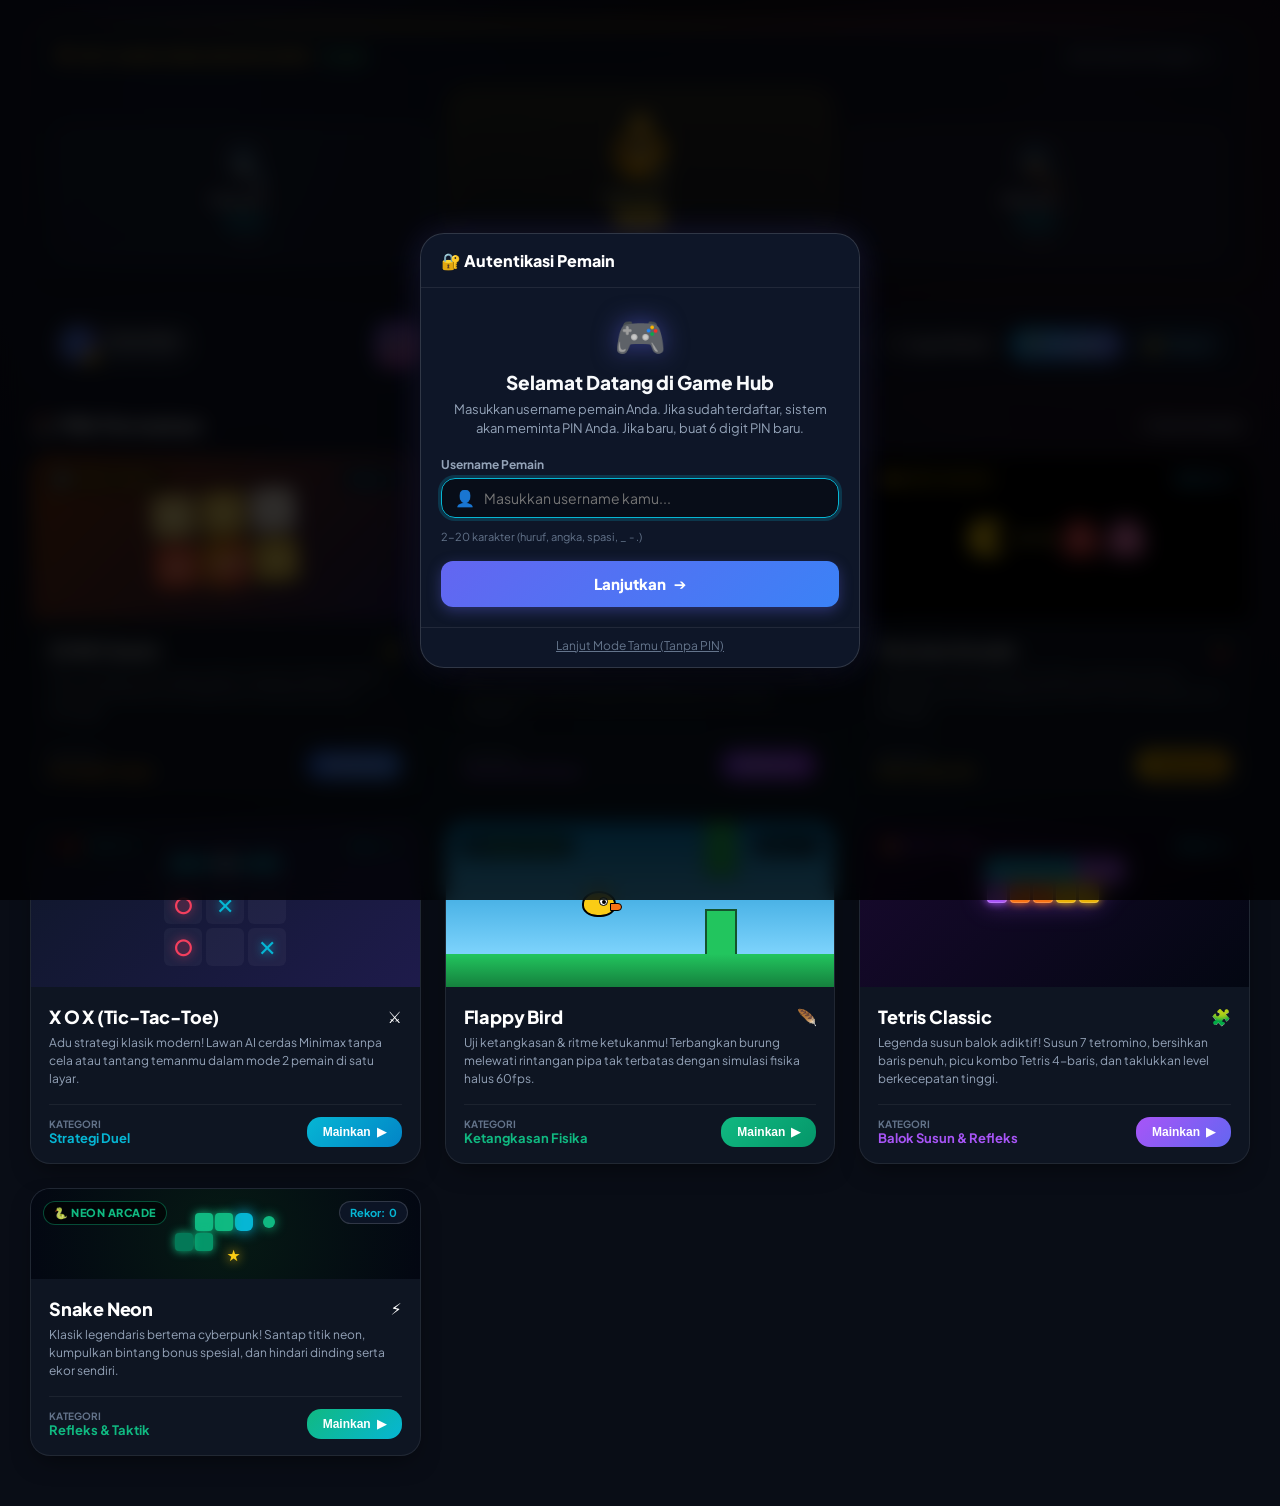
==== commit 5e02d571: "Fix: Clear avatar state on logout to prevent ghost lightbox photo, and streamline mobile navbar to e" ====
--- a/index.html
+++ b/index.html
@@ -20,7 +20,7 @@
   <link href="https://fonts.googleapis.com/css2?family=Plus+Jakarta+Sans:wght@500;600;700;800;900&display=swap" rel="stylesheet">
 
   <!-- Master Game Hub Stylesheet -->
-  <link rel="stylesheet" href="style/hub.css?v=20261013-fix3">
+  <link rel="stylesheet" href="style/hub.css?v=20261013-fix6">
   <script>try{if(localStorage.getItem('game_hub_fullscreen')==='true')document.documentElement.classList.add('is-fullscreen');}catch(e){}</script>
   <style>.modal-backdrop:not(.is-open){display:none !important;}</style>
 </head>
@@ -690,7 +690,7 @@
   <!-- Scripts: Universal Audio Engine & Master Game Hub -->
   <script src="js/audio.js?v=1"></script>
     <script src="js/fullscreen.js?v=2"></script>
-  <script src="js/photo_viewer.js?v=1"></script>
-  <script src="js/hub.js?v=20261013-fix4"></script>
+  <script src="js/photo_viewer.js?v=3"></script>
+  <script src="js/hub.js?v=20261013-fix6"></script>
 </body>
 </html>
--- a/style/hub.css
+++ b/style/hub.css
@@ -1798,50 +1798,78 @@
     display: none;
   }
 
-  /* Navbar on Mobile */
+  /* Navbar on Mobile: Compact, Centered, No Offside Overflow */
   .hub-navbar {
-    padding: 8px 12px !important;
-    height: 52px !important;
+    padding: 6px 10px !important;
+    height: 48px !important;
+    min-height: 48px !important;
+    max-height: 48px !important;
     display: flex !important;
     justify-content: space-between !important;
     align-items: center !important;
-    gap: 8px !important;
+    gap: 6px !important;
     box-sizing: border-box !important;
-  }
-
-  .navbar-brand,
+    overflow: hidden !important;
+    width: 100% !important;
+    max-width: 100% !important;
+  }
+
+  /* Center Brand Logo on Mobile: Show ONLY the logo icon box, hide text titles */
+  .navbar-brand {
+    display: flex !important;
+    align-items: center !important;
+    justify-content: center !important;
+    text-decoration: none !important;
+    margin: 0 !important;
+    flex-shrink: 0 !important;
+  }
+
   .brand-titles {
-    display: none !important;
+    display: none !important; /* HIDE "DWICKY GAME HUB" & subtitle */
+  }
+
+  .brand-icon-box {
+    width: 34px !important;
+    height: 34px !important;
+    min-width: 34px !important;
+    font-size: 16px !important;
+    border-radius: 9px !important;
+    display: flex !important;
+    align-items: center !important;
+    justify-content: center !important;
+    box-shadow: 0 2px 8px rgba(99, 102, 241, 0.4) !important;
   }
 
   .navbar-profile-card,
   .navbar-profile-center {
     display: inline-flex !important;
     align-items: center !important;
-    padding: 3px 10px 3px 3px !important;
-    gap: 6px !important;
-    height: 36px !important;
-    max-width: 125px !important;
+    padding: 2px 8px 2px 2px !important;
+    gap: 5px !important;
+    height: 34px !important;
+    max-width: 105px !important;
     flex-shrink: 0 !important;
     border-radius: 999px !important;
+    background: rgba(0, 0, 0, 0.5) !important;
+    border: 1px solid rgba(255, 255, 255, 0.16) !important;
   }
 
   .profile-avatar-stack {
-    width: 30px !important;
-    height: 30px !important;
-    min-width: 30px !important;
+    width: 28px !important;
+    height: 28px !important;
+    min-width: 28px !important;
     margin: 0 !important;
   }
 
   .profile-nav-img, .profile-nav-placeholder {
-    width: 30px !important;
-    height: 30px !important;
-    font-size: 13px !important;
+    width: 28px !important;
+    height: 28px !important;
+    font-size: 12px !important;
   }
 
   .profile-username-label {
     font-size: 11px !important;
-    max-width: 70px !important;
+    max-width: 60px !important;
     white-space: nowrap !important;
     overflow: hidden !important;
     text-overflow: ellipsis !important;
@@ -1854,8 +1882,19 @@
   .navbar-actions {
     display: flex !important;
     align-items: center !important;
-    gap: 4px !important;
+    gap: 5px !important;
     flex-shrink: 0 !important;
+  }
+
+  /* HIDE redundant buttons on mobile to prevent overcrowding & offside */
+  #btn-sound-toggle,
+  #btn-logout,
+  #btn-login-open,
+  #btn-pwa-install,
+  .nav-btn-danger,
+  .nav-btn-login,
+  .nav-btn-install {
+    display: none !important;
   }
 
   .nav-btn span.btn-text {
@@ -1863,16 +1902,16 @@
   }
 
   .nav-btn {
-    width: 34px !important;
-    height: 34px !important;
-    min-width: 34px !important;
-    max-width: 34px !important;
+    width: 32px !important;
+    height: 32px !important;
+    min-width: 32px !important;
+    max-width: 32px !important;
     padding: 0 !important;
-    border-radius: 9px !important;
+    border-radius: 8px !important;
     display: flex !important;
     align-items: center !important;
     justify-content: center !important;
-    font-size: 15px !important;
+    font-size: 14px !important;
     box-sizing: border-box !important;
   }
 
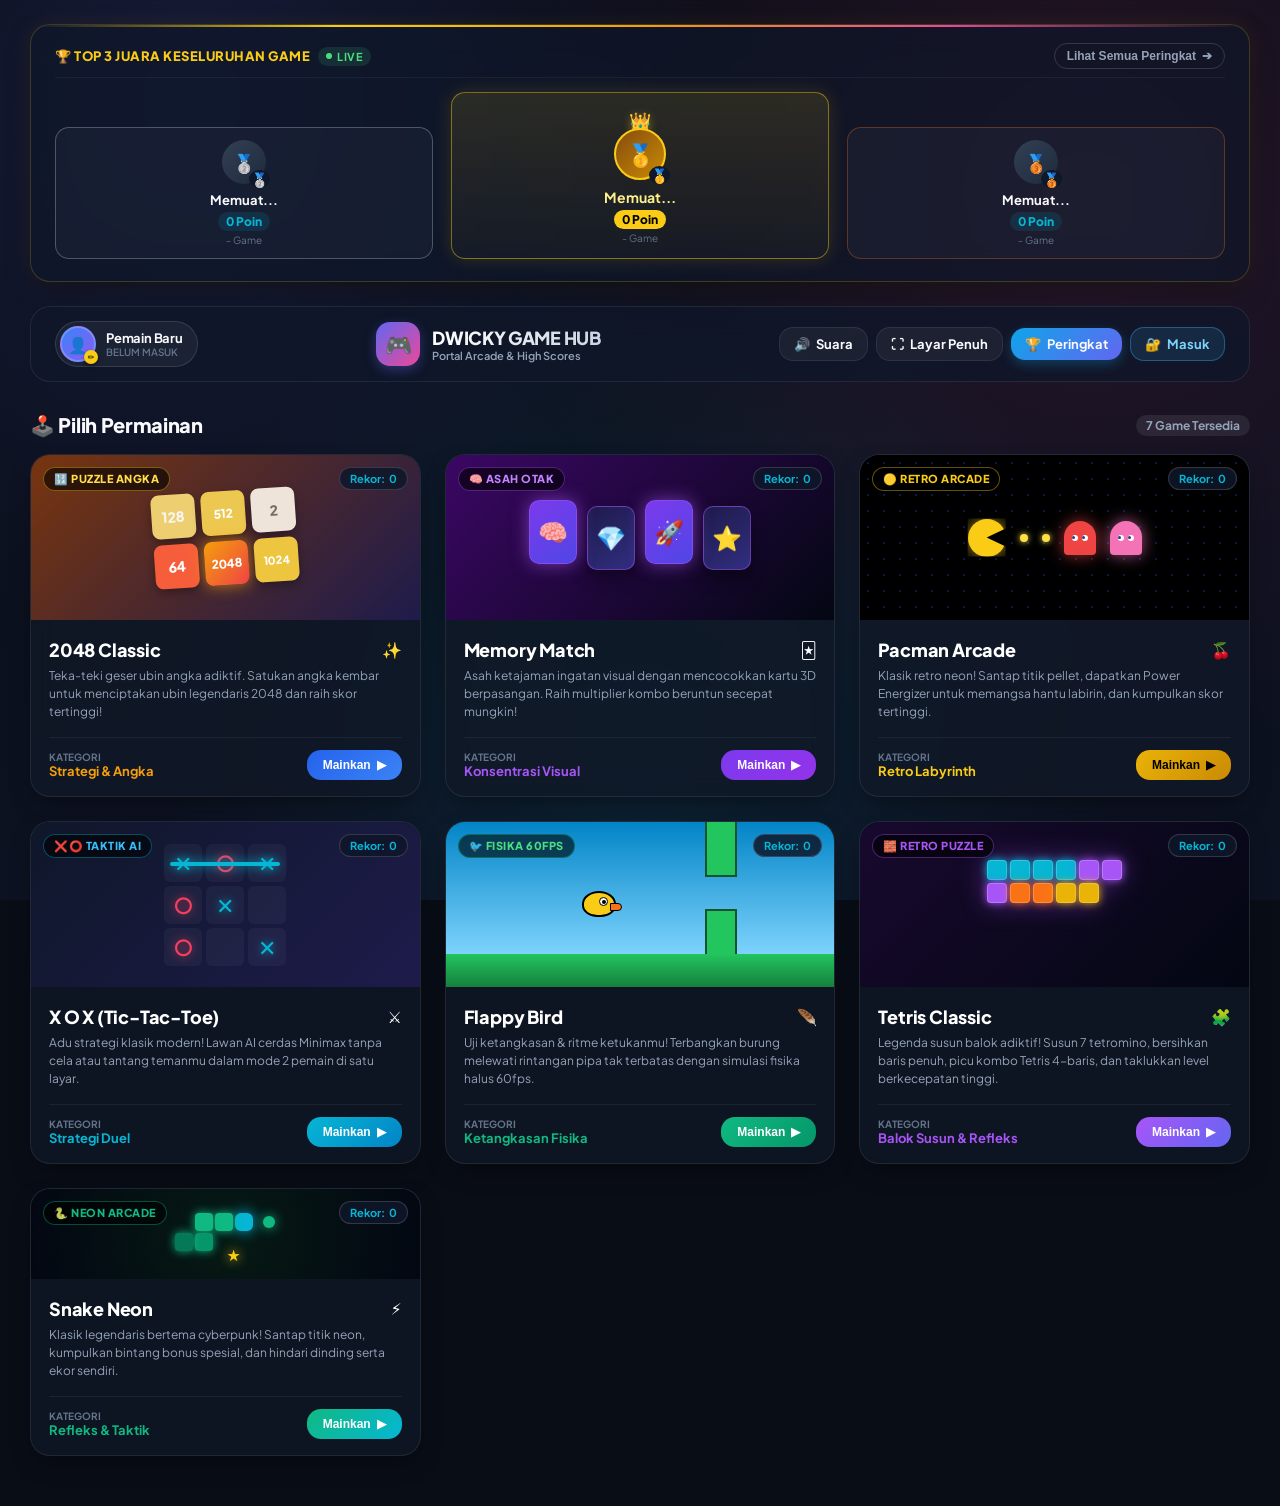
==== commit 45a9e8e6: "feat: implement option 1 security question recovery for forgot pin" ====
--- a/index.html
+++ b/index.html
@@ -538,10 +538,78 @@
             <button type="button" class="pin-key-btn" data-key="0">0</button>
             <button type="button" class="pin-key-btn pin-key-fn" data-key="backspace">⌫</button>
           </div>
+          <div style="text-align: center; margin-top: 12px;">
+            <button type="button" id="btn-forgot-pin" style="background: none; border: none; color: #38bdf8; font-size: 12px; cursor: pointer; text-decoration: underline; padding: 4px 8px;">🔑 Lupa PIN?</button>
+          </div>
 
           <div class="auth-loading-spinner" id="login-spinner" style="display: none;">
             <div class="spinner-circle"></div>
             <span>Memverifikasi PIN...</span>
+          </div>
+        </div>
+
+        
+        <!-- STEP 2C: FORGOT PIN (Pemulihan dengan Pertanyaan Keamanan) -->
+        <div id="auth-step-forgot-pin" class="auth-step-view" style="display: none;">
+          <div class="auth-user-badge">
+            <div class="auth-badge-avatar" id="forgot-avatar-preview">👤</div>
+            <div class="auth-badge-info">
+              <span class="auth-badge-greeting">Pemulihan Akun:</span>
+              <strong class="auth-badge-username" id="forgot-display-username">Pemain</strong>
+            </div>
+            <button type="button" class="auth-btn-switch" id="btn-switch-user-forgot" title="Ganti Akun">Ganti</button>
+          </div>
+
+          <p class="auth-pin-instructions" style="margin-bottom: 12px;">
+            Jawab <strong>Pertanyaan Keamanan</strong> untuk mengatur ulang PIN 6 digit Anda:
+          </p>
+
+          <!-- Box jika ada pertanyaan keamanan -->
+          <div id="forgot-has-question-container">
+            <div class="security-question-box" style="background: rgba(56, 189, 248, 0.08); border: 1px solid rgba(56, 189, 248, 0.25); border-radius: 12px; padding: 12px 14px; margin-bottom: 14px;">
+              <div style="font-size: 11px; color: #38bdf8; font-weight: 800; text-transform: uppercase; letter-spacing: 0.5px; margin-bottom: 4px;">🛡️ Pertanyaan Keamanan Akun</div>
+              <div id="forgot-display-question" style="font-size: 13px; font-weight: 700; color: #f8fafc; line-height: 1.4;">Memuat pertanyaan...</div>
+            </div>
+
+            <form id="form-auth-forgot-pin">
+              <div class="form-group" style="margin-bottom: 12px;">
+                <label class="form-label" for="forgot-input-answer">Jawaban Anda</label>
+                <input type="text" id="forgot-input-answer" class="form-input" required autocomplete="off" placeholder="Ketik jawaban keamanan Anda...">
+                <span class="input-hint" style="font-size: 10px; color: #94a3b8;">Tidak sensitif huruf besar/kecil.</span>
+              </div>
+
+              <div class="form-group" style="margin-bottom: 12px;">
+                <label class="form-label" for="forgot-input-new-pin">Buat PIN Baru (6 Digit Angka)</label>
+                <input type="password" id="forgot-input-new-pin" class="form-input text-center" inputmode="numeric" pattern="[0-9]{6}" maxlength="6" required placeholder="● ● ● ● ● ●" style="letter-spacing: 6px; font-size: 18px; font-weight: 700;">
+              </div>
+
+              <div class="form-group" style="margin-bottom: 16px;">
+                <label class="form-label" for="forgot-input-new-pin-confirm">Konfirmasi PIN Baru</label>
+                <input type="password" id="forgot-input-new-pin-confirm" class="form-input text-center" inputmode="numeric" pattern="[0-9]{6}" maxlength="6" required placeholder="● ● ● ● ● ●" style="letter-spacing: 6px; font-size: 18px; font-weight: 700;">
+              </div>
+
+              <div class="auth-error-msg" id="forgot-pin-error" style="display: none;"></div>
+
+              <button type="submit" class="btn-submit btn-auth-action" id="btn-forgot-submit">
+                <span>Reset PIN & Masuk</span>
+                <span>➔</span>
+              </button>
+            </form>
+          </div>
+
+          <!-- Box jika akun belum menyetel pertanyaan keamanan -->
+          <div id="forgot-no-question-container" style="display: none;">
+            <div style="background: rgba(234, 179, 8, 0.1); border: 1px solid rgba(234, 179, 8, 0.3); border-radius: 12px; padding: 16px 14px; text-align: center; margin-bottom: 14px;">
+              <div style="font-size: 28px; margin-bottom: 6px;">⚠️</div>
+              <div style="font-size: 14px; font-weight: 800; color: #facc15; margin-bottom: 6px;">Pertanyaan Keamanan Belum Disetel</div>
+              <div style="font-size: 12px; color: #cbd5e1; line-height: 1.5; margin-bottom: 10px;">
+                Akun ini dibuat sebelum sistem pemulihan aktif. Anda dapat masuk menggunakan PIN awal (<strong style="color: #38bdf8;">123123</strong>), lalu membuka menu Profil untuk mengaktifkan pertanyaan keamanan Anda.
+              </div>
+            </div>
+          </div>
+
+          <div style="text-align: center; margin-top: 14px;">
+            <button type="button" id="btn-back-to-login-pin" style="background: none; border: none; color: #94a3b8; font-size: 12px; cursor: pointer; text-decoration: underline; padding: 4px 8px;">◀ Kembali ke Masukkan PIN</button>
           </div>
         </div>
 
@@ -572,6 +640,23 @@
             </div>
 
             <div class="auth-error-msg" id="reg-pin-error" style="display: none;"></div>
+
+                        <div class="form-group" style="margin-bottom: 14px; border-top: 1px solid rgba(255,255,255,0.08); padding-top: 12px;">
+              <label class="form-label" for="reg-select-sec-q">Pertanyaan Keamanan (Untuk Lupa PIN)</label>
+              <select id="reg-select-sec-q" class="form-input" style="cursor: pointer;">
+                <option value="Apa nama hewan peliharaan pertama Anda?">🐾 Apa nama hewan peliharaan pertama Anda?</option>
+                <option value="Di kota manakah Anda dilahirkan?">🏙️ Di kota manakah Anda dilahirkan?</option>
+                <option value="Apa nama sekolah dasar (SD) Anda?">🏫 Apa nama sekolah dasar (SD) Anda?</option>
+                <option value="Apa makanan atau jajanan favorit Anda?">🍕 Apa makanan atau jajanan favorit Anda?</option>
+                <option value="Siapa nama pahlawan atau karakter fiksi favorit Anda?">🦸 Siapa nama pahlawan/karakter favorit Anda?</option>
+              </select>
+            </div>
+
+            <div class="form-group" style="margin-bottom: 18px;">
+              <label class="form-label" for="reg-input-sec-a">Jawaban Pertanyaan Keamanan</label>
+              <input type="text" id="reg-input-sec-a" class="form-input" required autocomplete="off" placeholder="Tulis jawaban rahasia Anda...">
+              <span class="input-hint">Jawaban ini digunakan untuk mereset PIN jika suatu saat lupa.</span>
+            </div>
 
             <button type="submit" class="btn-submit btn-auth-action" id="btn-auth-register-submit">
               <span>Daftar & Mulai Bermain</span>
@@ -638,6 +723,30 @@
               </div>
             </div>
           </div>
+
+          <!-- Section Pertanyaan Keamanan (Lupa PIN) -->
+          <div class="profile-security-box" id="profile-sec-q-box" style="margin-top: 14px; border-top: 1px solid rgba(255,255,255,0.08); padding-top: 14px;">
+            <div style="display: flex; justify-content: space-between; align-items: center; margin-bottom: 8px;">
+              <span style="font-size: 13px; font-weight: 700; color: #38bdf8;">🛡️ Pertanyaan Pemulihan (Lupa PIN)</span>
+              <span id="profile-sec-q-badge" style="font-size: 11px; font-weight: 700; color: #94a3b8;">Belum Disetel</span>
+            </div>
+            <p style="font-size: 11px; color: var(--text-dim); margin: 0 0 10px 0;">Digunakan untuk mereset PIN mandiri jika Anda lupa PIN akun.</p>
+            <div class="form-group" style="margin-bottom: 10px;">
+              <label class="form-label" for="profile-select-sec-q" style="font-size: 11px;">Pilih Pertanyaan</label>
+              <select id="profile-select-sec-q" class="form-input" style="cursor: pointer; font-size: 12px;">
+                <option value="Apa nama hewan peliharaan pertama Anda?">🐾 Apa nama hewan peliharaan pertama Anda?</option>
+                <option value="Di kota manakah Anda dilahirkan?">🏙️ Di kota manakah Anda dilahirkan?</option>
+                <option value="Apa nama sekolah dasar (SD) Anda?">🏫 Apa nama sekolah dasar (SD) Anda?</option>
+                <option value="Apa makanan atau jajanan favorit Anda?">🍕 Apa makanan atau jajanan favorit Anda?</option>
+                <option value="Siapa nama pahlawan atau karakter fiksi favorit Anda?">🦸 Siapa nama pahlawan/karakter favorit Anda?</option>
+              </select>
+            </div>
+            <div class="form-group" style="margin-bottom: 10px;">
+              <label class="form-label" for="profile-input-sec-a" style="font-size: 11px;">Jawaban Keamanan Baru</label>
+              <input type="text" id="profile-input-sec-a" class="form-input" autocomplete="off" placeholder="Tulis jawaban keamanan untuk menyimpan">
+            </div>
+          </div>
+
 
         </div>
         <div class="modal-footer" style="display: flex; justify-content: space-between; align-items: center;">
@@ -690,7 +799,7 @@
   <!-- Scripts: Universal Audio Engine & Master Game Hub -->
   <script src="js/audio.js?v=1"></script>
     <script src="js/fullscreen.js?v=2"></script>
-  <script src="js/photo_viewer.js?v=3"></script>
-  <script src="js/hub.js?v=20261013-fix6"></script>
+  <script src="js/photo_viewer.js?v=4"></script>
+  <script src="js/hub.js?v=20261015-secq1"></script>
 </body>
 </html>
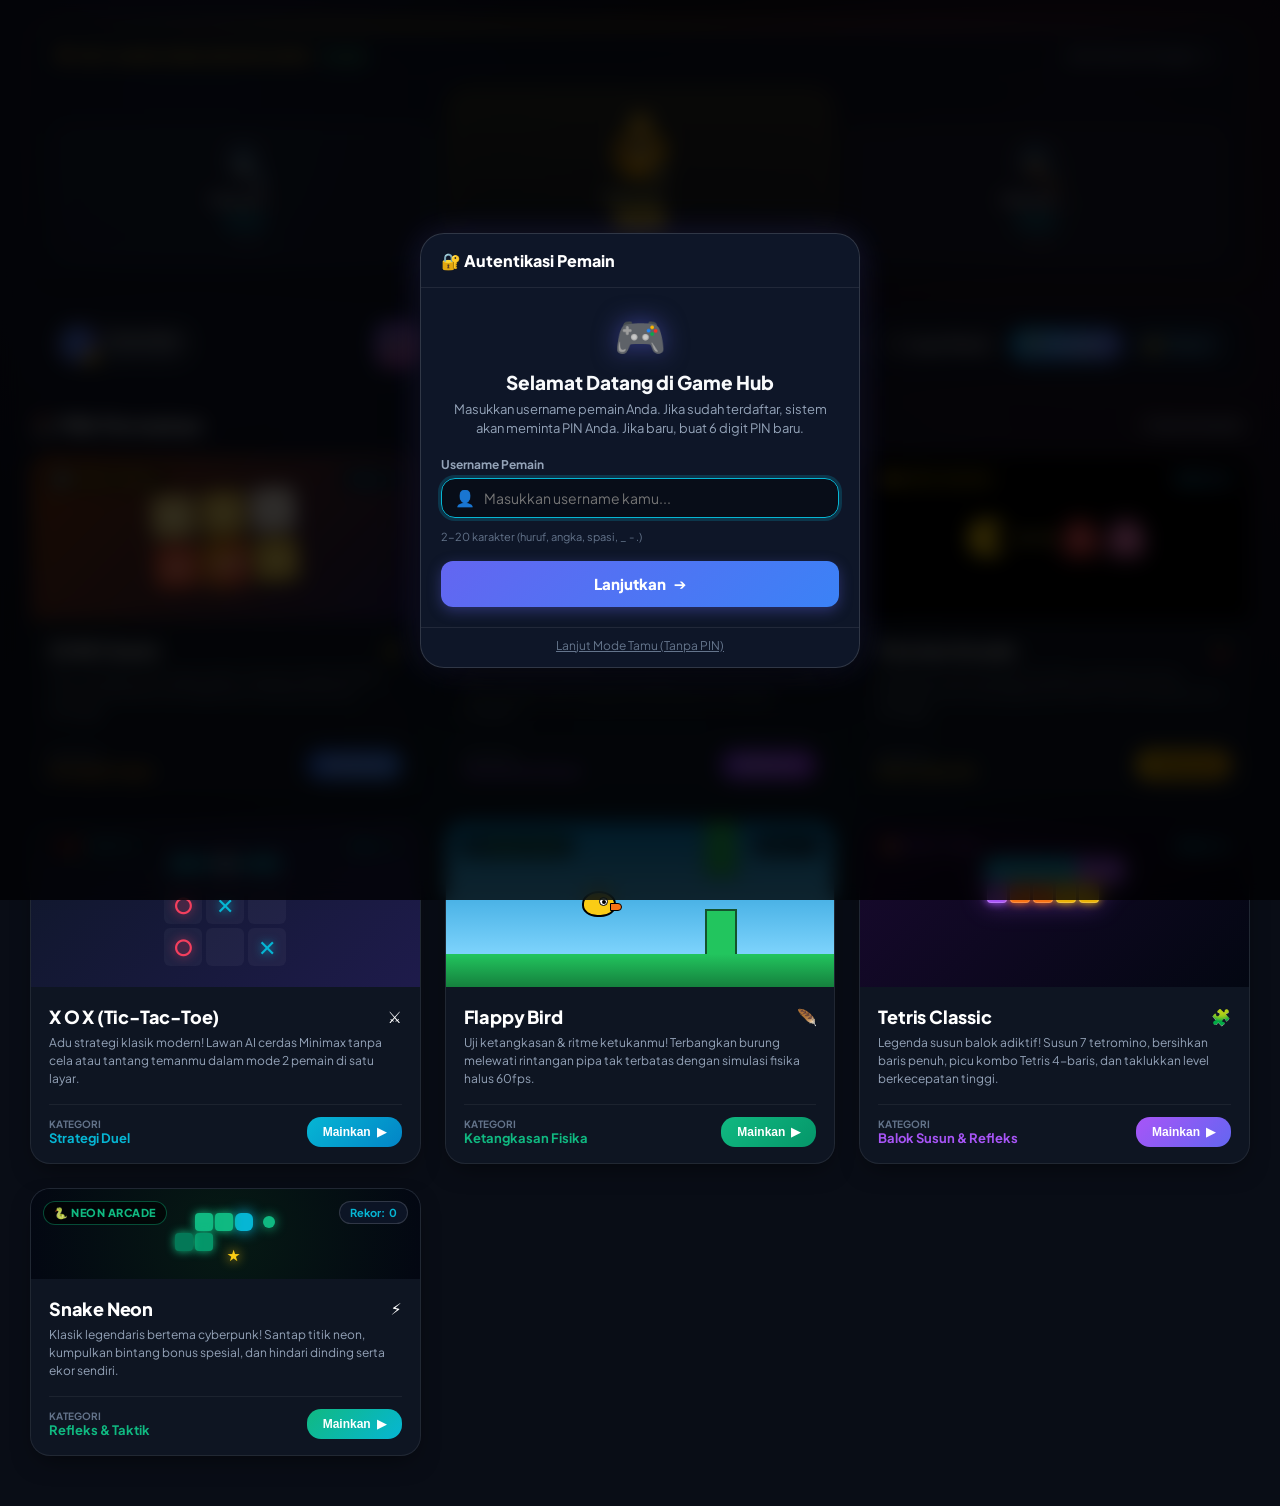
==== commit a8ae0e00: "fix: restore hub.js functions and fix profile modal opening" ====
--- a/index.html
+++ b/index.html
@@ -800,6 +800,6 @@
   <script src="js/audio.js?v=1"></script>
     <script src="js/fullscreen.js?v=2"></script>
   <script src="js/photo_viewer.js?v=4"></script>
-  <script src="js/hub.js?v=20261015-secq1"></script>
+  <script src="js/hub.js?v=20261015-secq2"></script>
 </body>
 </html>
